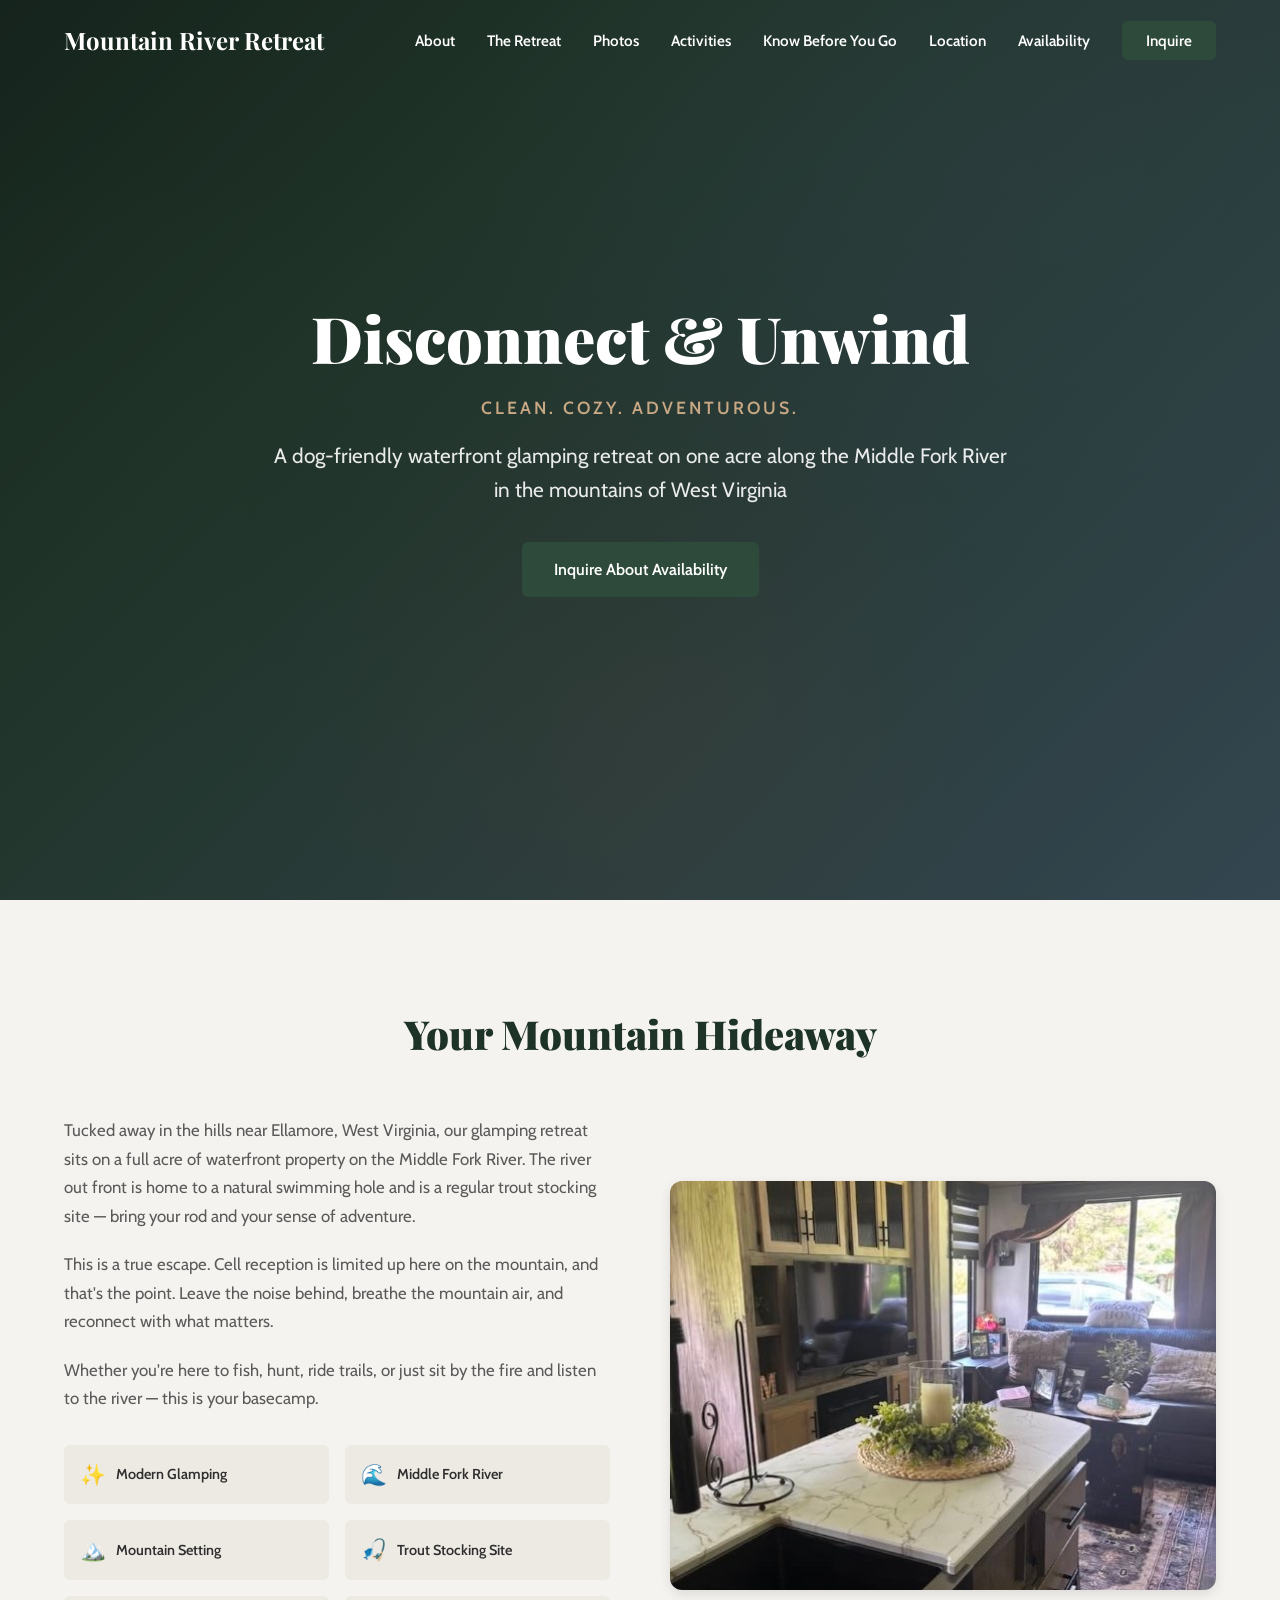
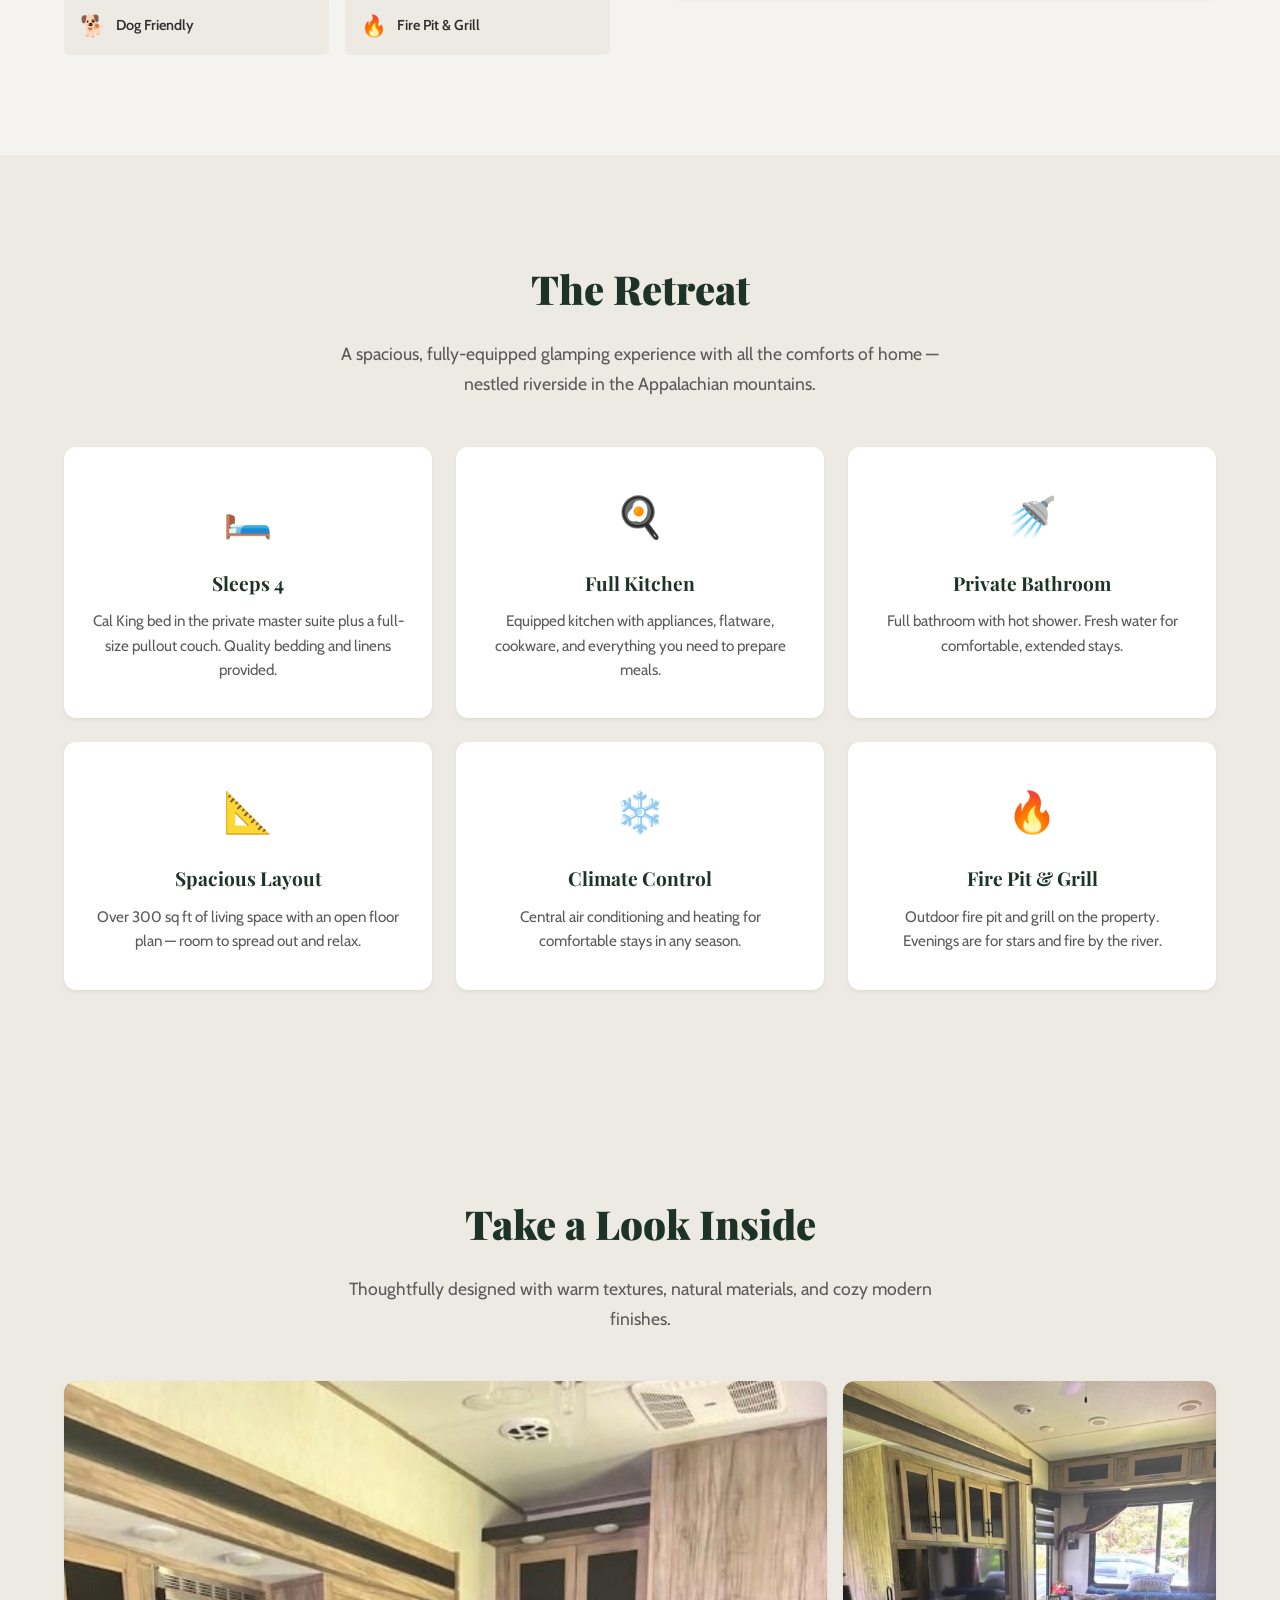
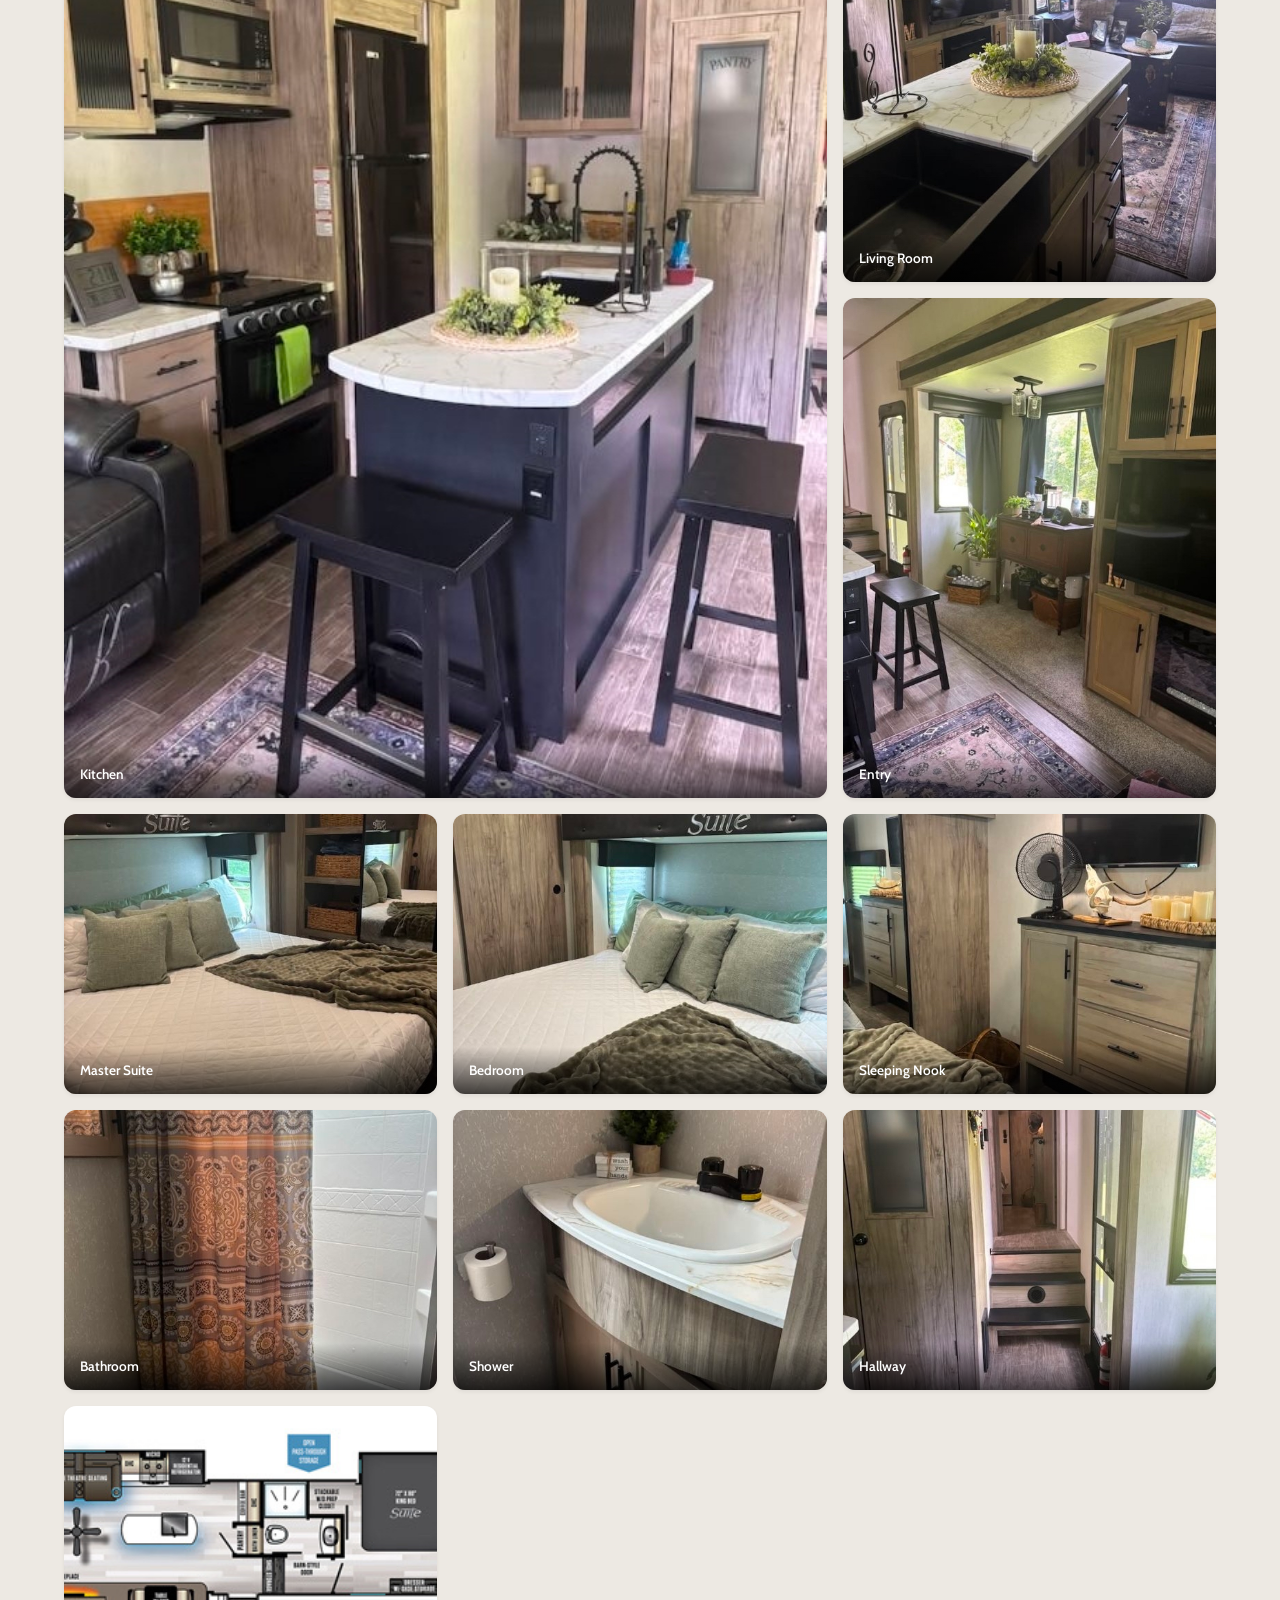
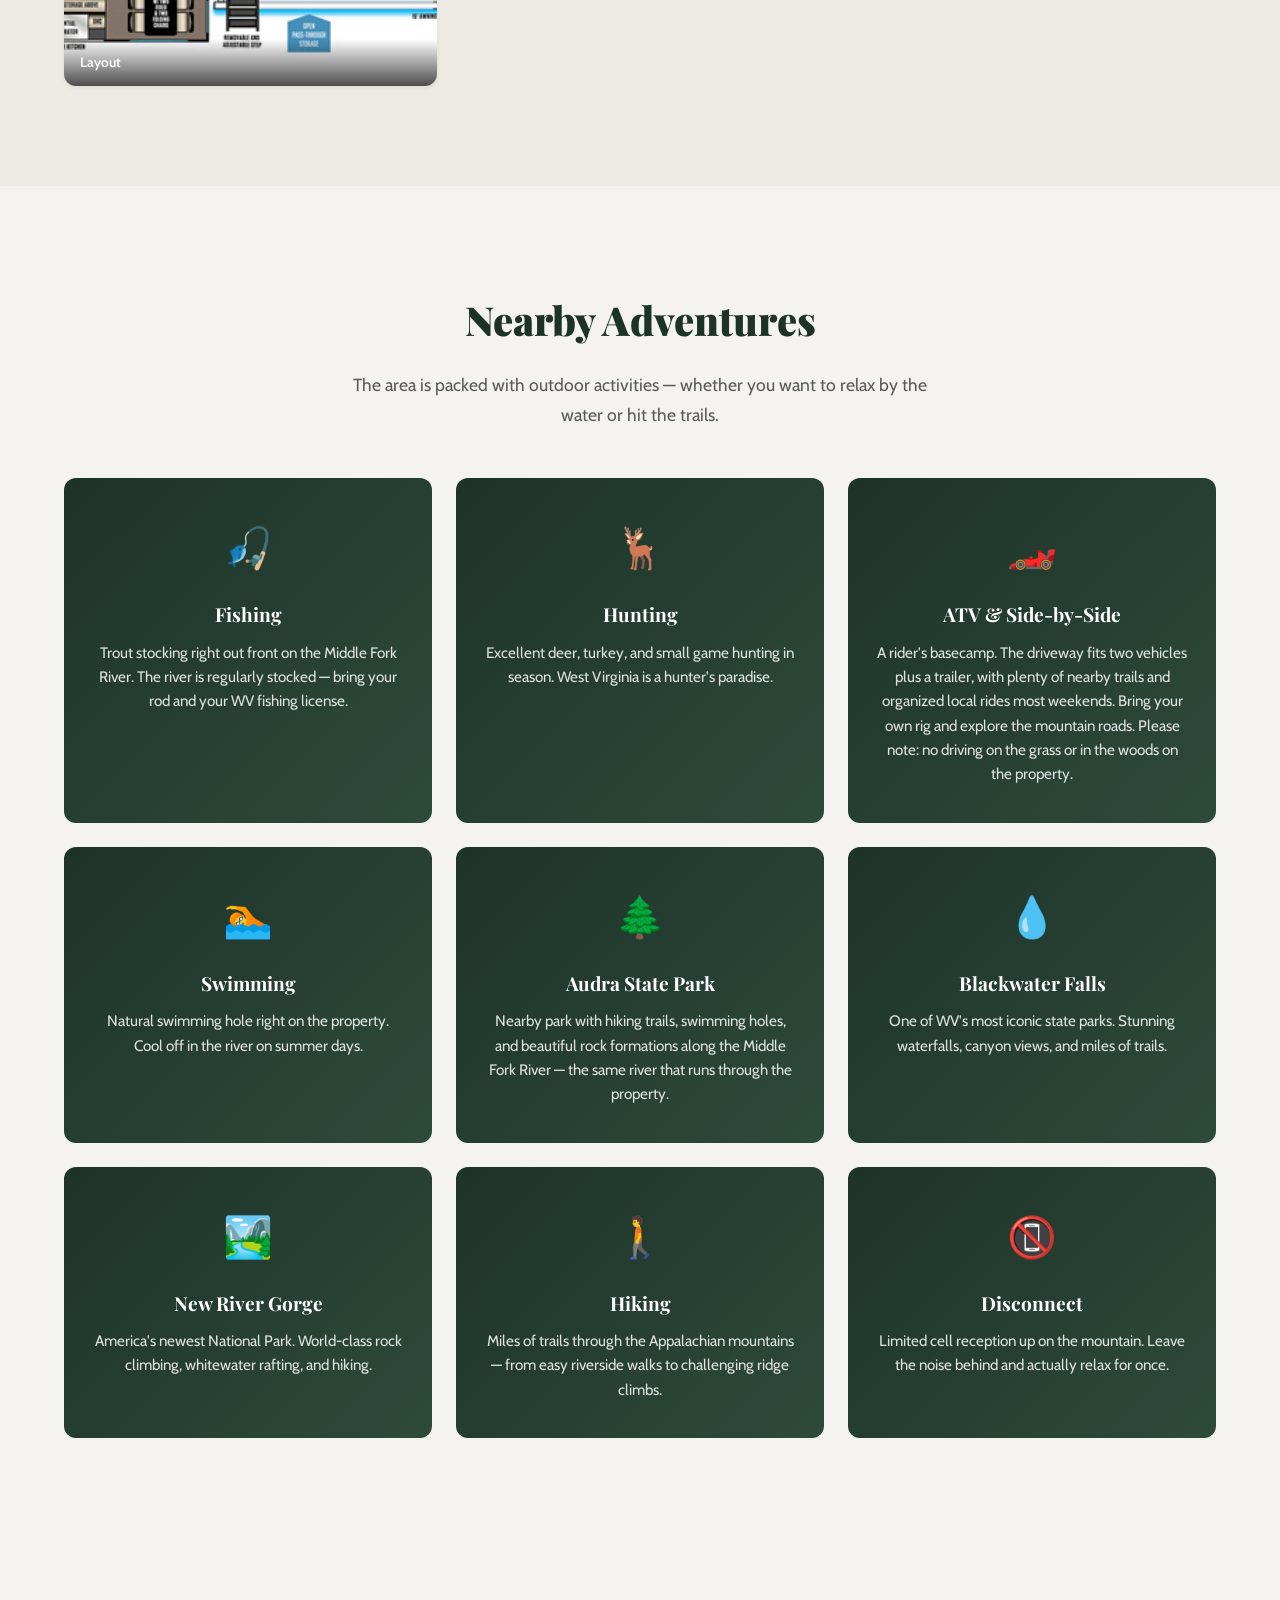
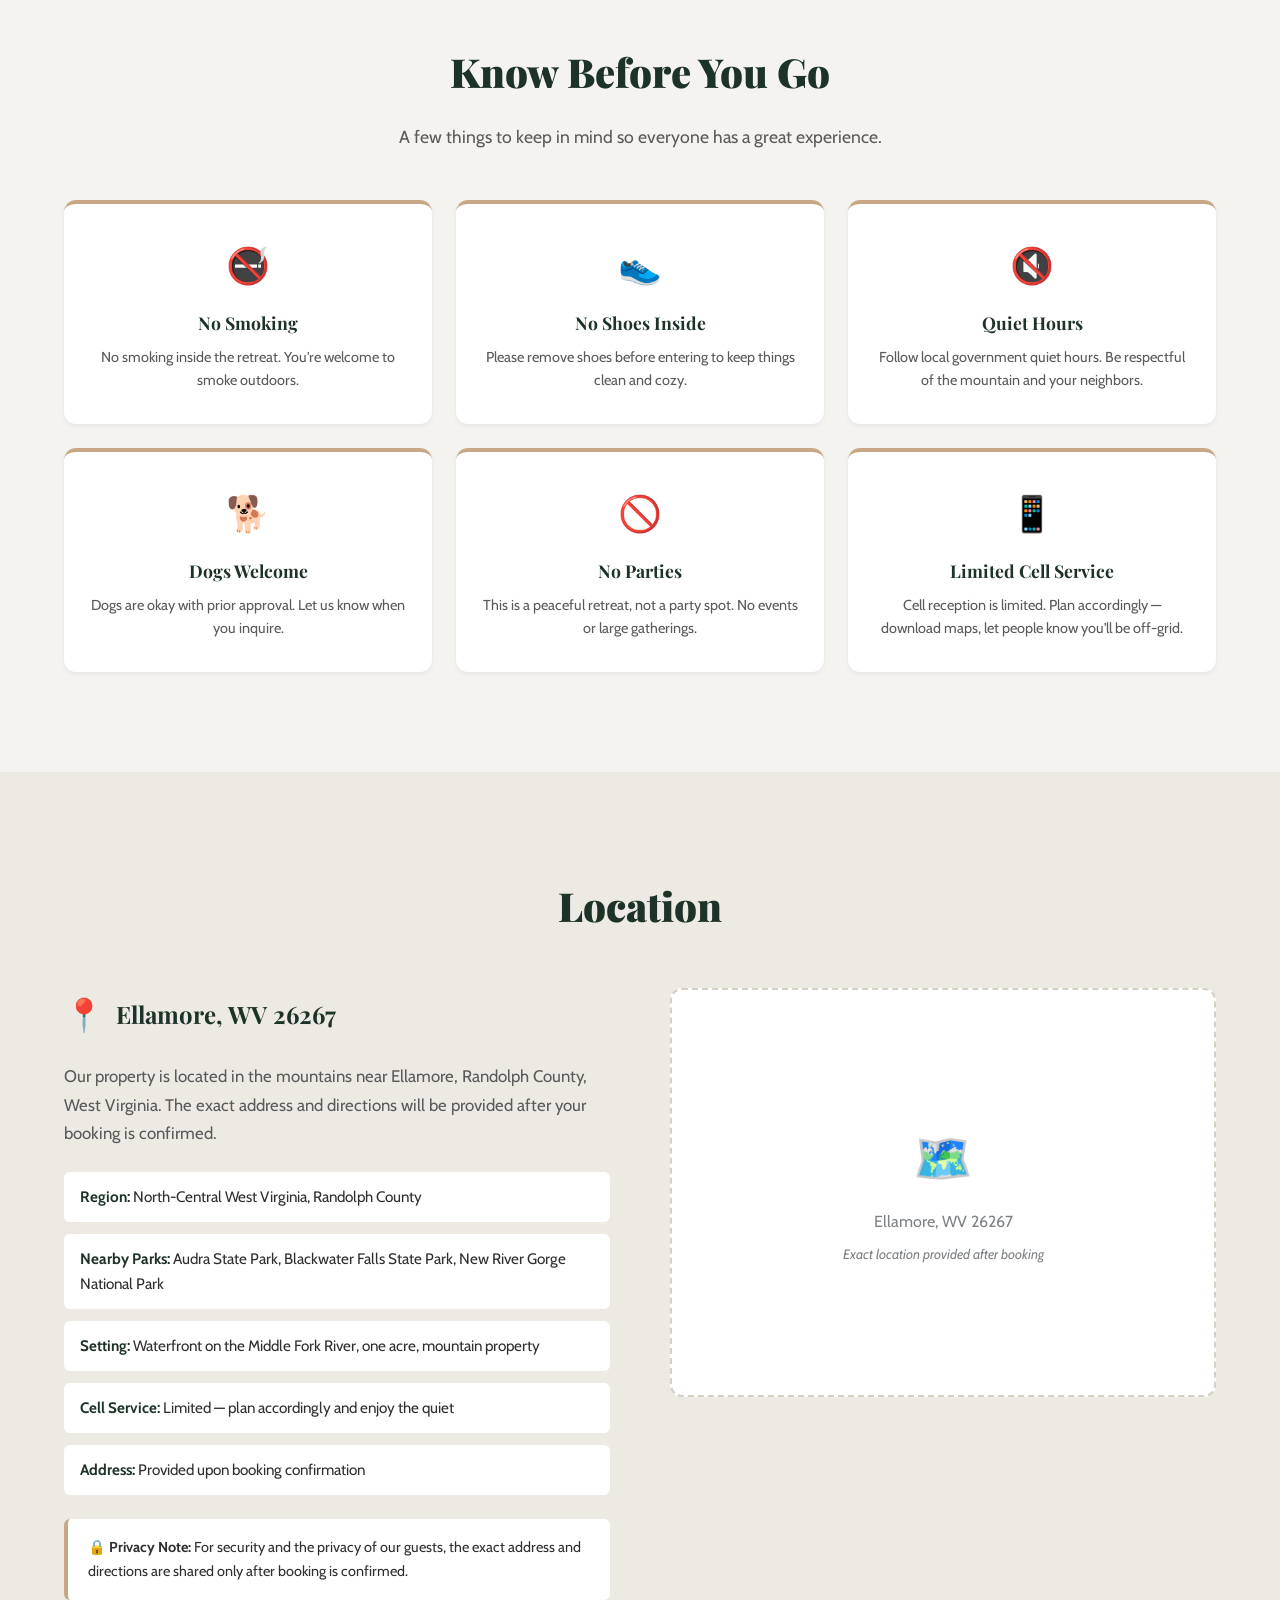
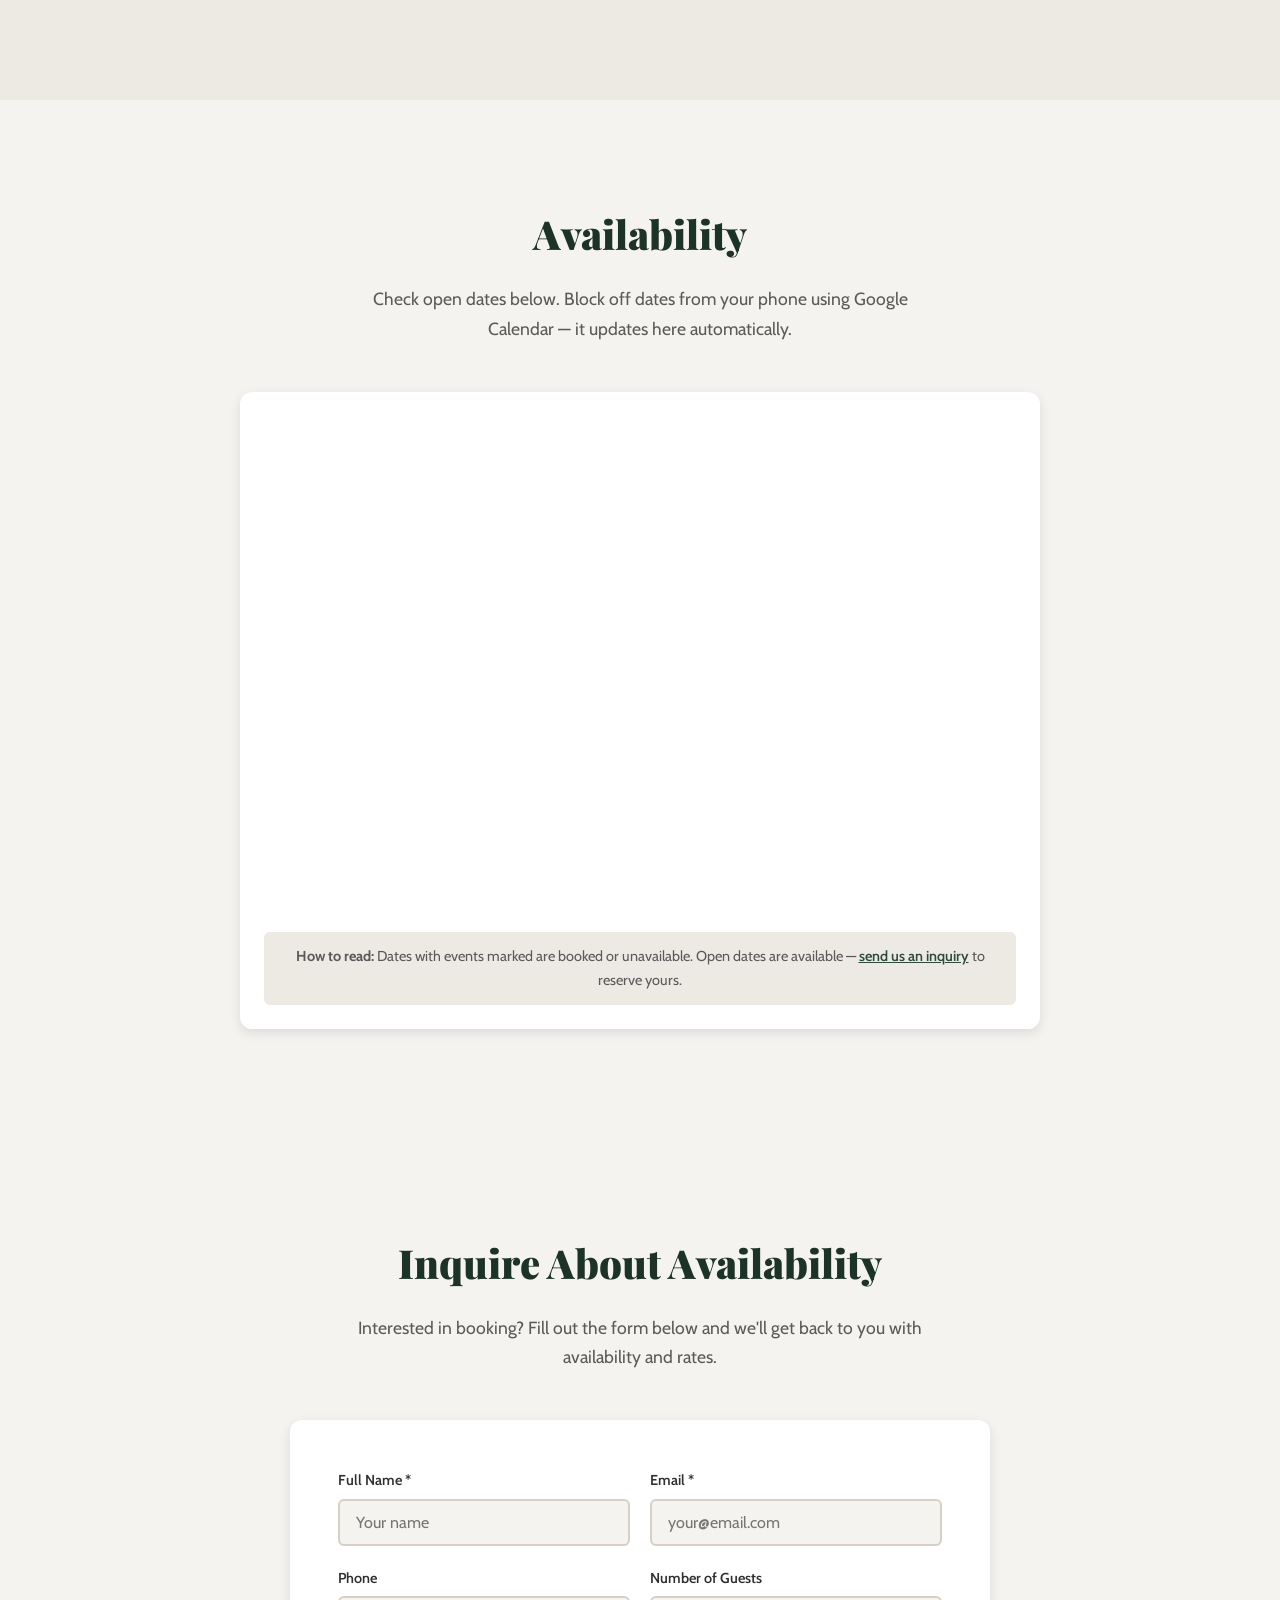
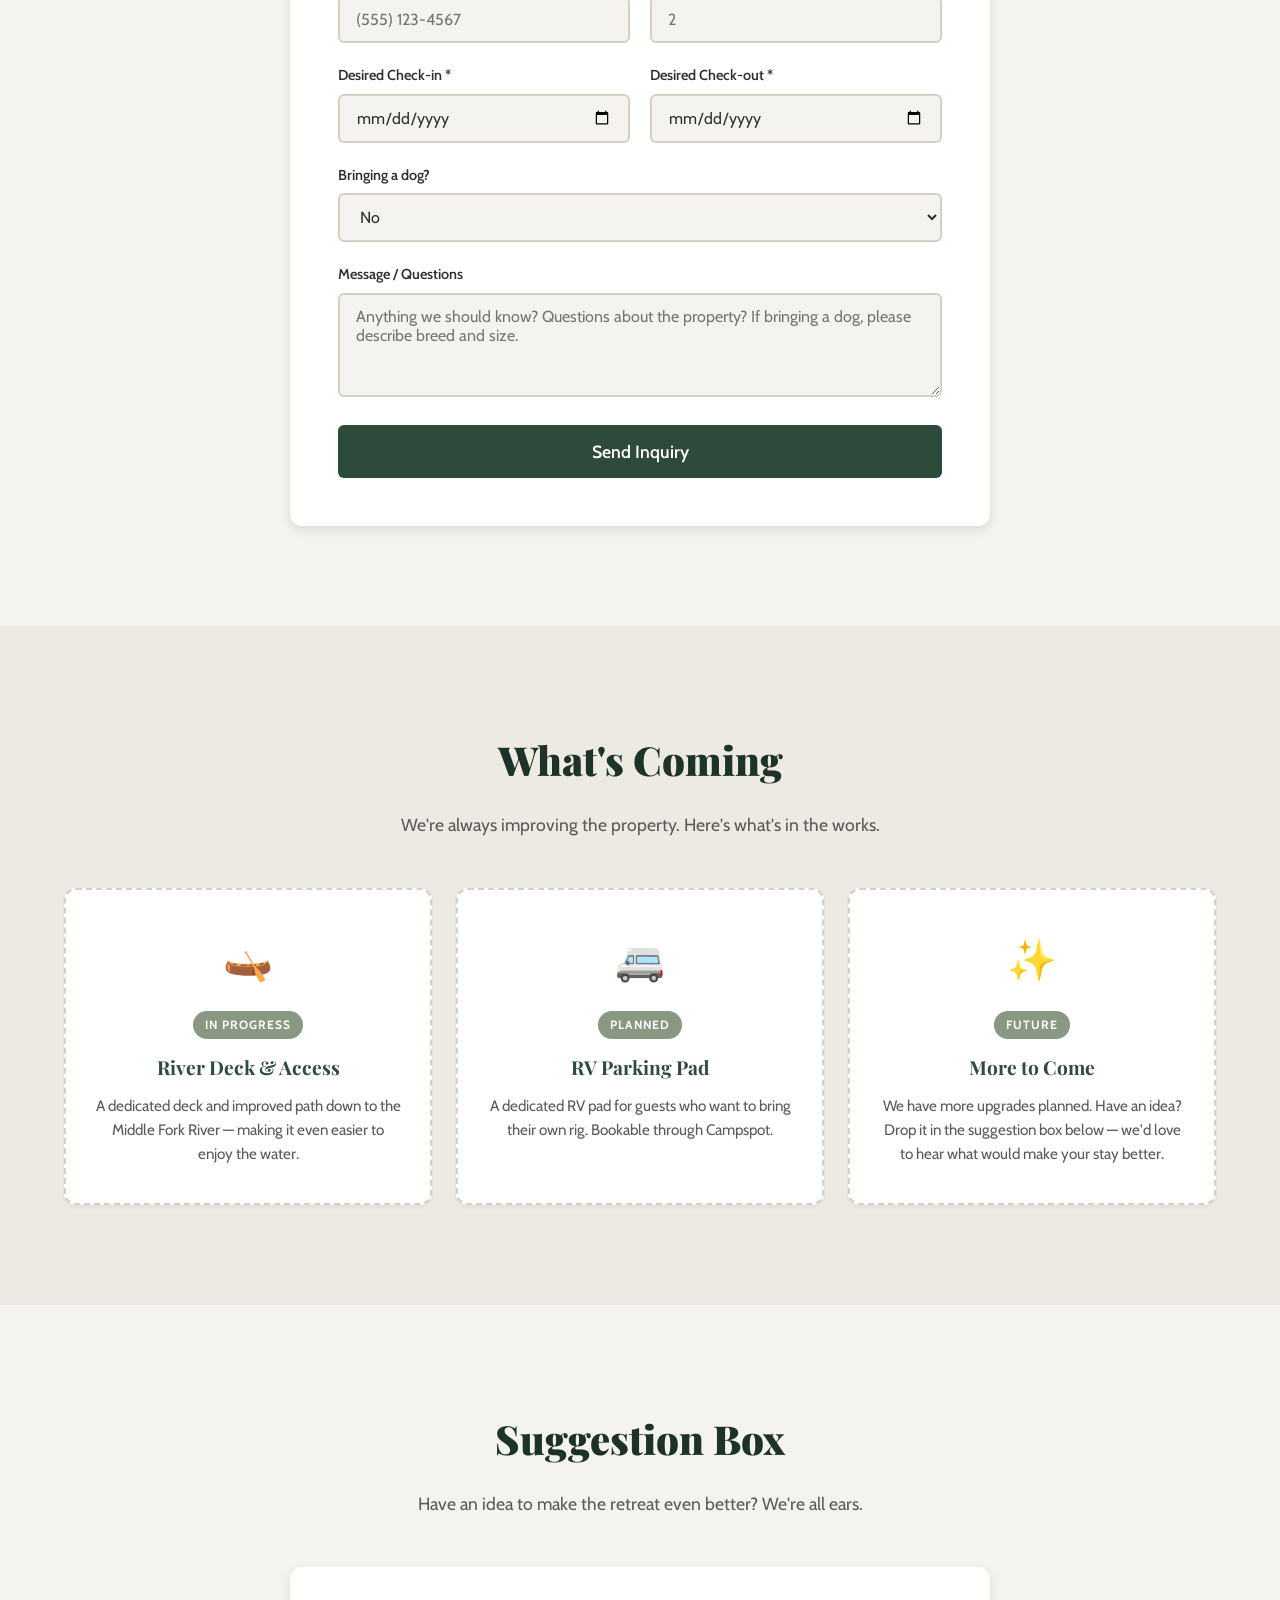
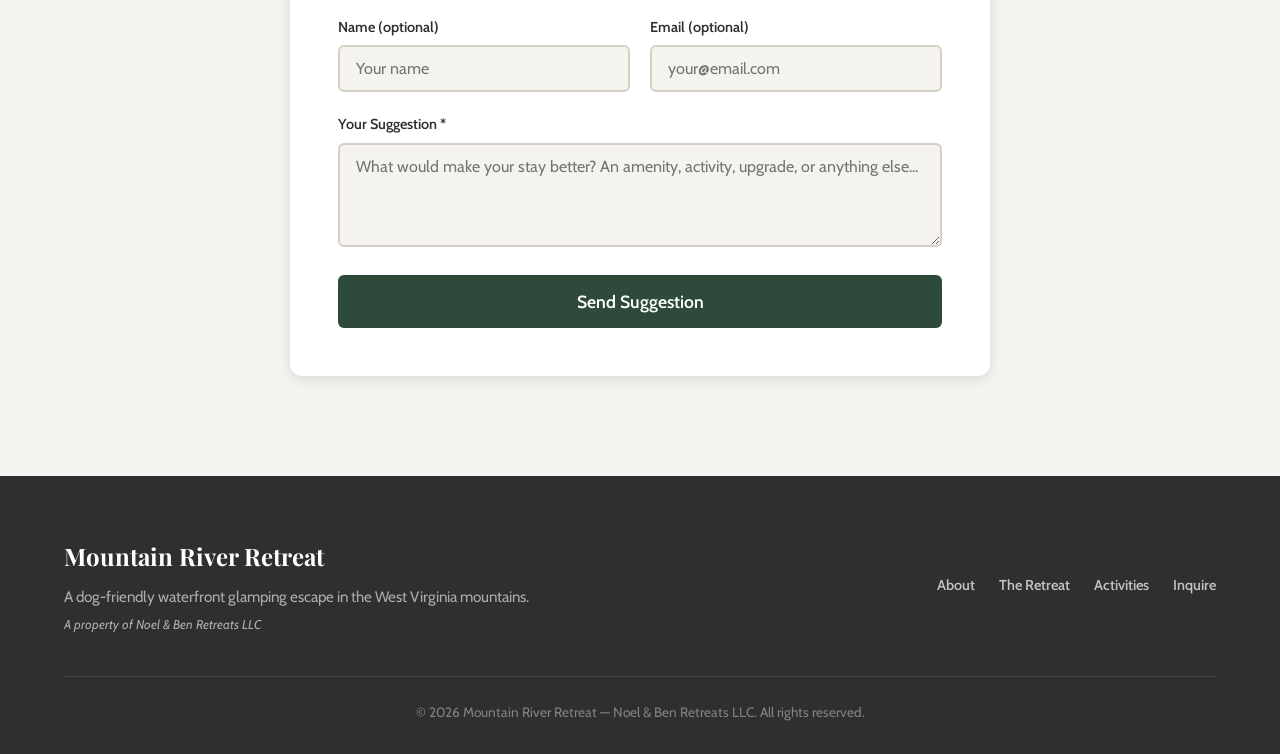
==== index.html @ e7b28c34 "Initial commit: Mountain River Retreat website" ====
<!DOCTYPE html>
<html lang="en">
<head>
    <meta charset="UTF-8">
    <meta name="viewport" content="width=device-width, initial-scale=1.0">
    <title>Mountain River Retreat | Dog Friendly Glamping - Ellamore, WV</title>
    <meta name="description" content="Clean. Cozy. Adventurous. A dog-friendly waterfront glamping retreat on the Middle Fork River in West Virginia. Near Audra State Park, Blackwater Falls, and New River Gorge.">
    <link rel="stylesheet" href="css/style.css">
    <link rel="preconnect" href="https://fonts.googleapis.com">
    <link rel="preconnect" href="https://fonts.gstatic.com" crossorigin>
    <link href="https://fonts.googleapis.com/css2?family=Cabin:wght@400;600;700&family=Playfair+Display:wght@700;900&display=swap" rel="stylesheet">
</head>
<body>
    <!-- Navigation -->
    <nav class="navbar" id="navbar">
        <div class="nav-container">
            <a href="#" class="nav-logo">Mountain River Retreat</a>
            <button class="nav-toggle" id="nav-toggle" aria-label="Toggle navigation">
                <span></span>
                <span></span>
                <span></span>
            </button>
            <ul class="nav-menu" id="nav-menu">
                <li><a href="#about">About</a></li>
                <li><a href="#retreat">The Retreat</a></li>
                <li><a href="#gallery">Photos</a></li>
                <li><a href="#activities">Activities</a></li>
                <li><a href="#rules">Know Before You Go</a></li>
                <li><a href="#location">Location</a></li>
                <li><a href="#availability">Availability</a></li>
                <li><a href="#booking" class="nav-cta">Inquire</a></li>
            </ul>
        </div>
    </nav>

    <!-- Hero Section -->
    <header class="hero" id="hero">
        <div class="hero-overlay"></div>
        <div class="hero-content">
            <h1>Disconnect &amp; Unwind</h1>
            <p class="hero-tagline">Clean. Cozy. Adventurous.</p>
            <p class="hero-subtitle">A dog-friendly waterfront glamping retreat on one acre along the Middle Fork River in the mountains of West Virginia</p>
            <a href="#booking" class="btn btn-primary">Inquire About Availability</a>
        </div>
    </header>

    <!-- About Section -->
    <section class="section about" id="about">
        <div class="container">
            <h2 class="section-title">Your Mountain Hideaway</h2>
            <div class="about-grid">
                <div class="about-text">
                    <p>Tucked away in the hills near Ellamore, West Virginia, our glamping retreat sits on a full acre of waterfront property on the Middle Fork River. The river out front is home to a natural swimming hole and is a regular trout stocking site — bring your rod and your sense of adventure.</p>
                    <p>This is a true escape. Cell reception is limited up here on the mountain, and that's the point. Leave the noise behind, breathe the mountain air, and reconnect with what matters.</p>
                    <p>Whether you're here to fish, hunt, ride trails, or just sit by the fire and listen to the river — this is your basecamp.</p>
                    <div class="about-highlights">
                        <div class="highlight">
                            <span class="highlight-icon">✨</span>
                            <span>Modern Glamping</span>
                        </div>
                        <div class="highlight">
                            <span class="highlight-icon">🌊</span>
                            <span>Middle Fork River</span>
                        </div>
                        <div class="highlight">
                            <span class="highlight-icon">🏔️</span>
                            <span>Mountain Setting</span>
                        </div>
                        <div class="highlight">
                            <span class="highlight-icon">🎣</span>
                            <span>Trout Stocking Site</span>
                        </div>
                        <div class="highlight">
                            <span class="highlight-icon">🐕</span>
                            <span>Dog Friendly</span>
                        </div>
                        <div class="highlight">
                            <span class="highlight-icon">🔥</span>
                            <span>Fire Pit &amp; Grill</span>
                        </div>
                    </div>
                </div>
                <div class="about-image">
                    <img src="images/living room view 1.jpg" alt="Cozy living area inside the retreat" class="about-photo">
                </div>
            </div>
        </div>
    </section>

    <!-- Retreat Details Section -->
    <section class="section features" id="retreat">
        <div class="container">
            <h2 class="section-title">The Retreat</h2>
            <p class="section-subtitle">A spacious, fully-equipped glamping experience with all the comforts of home — nestled riverside in the Appalachian mountains.</p>
            <div class="features-grid">
                <div class="feature-card">
                    <div class="feature-icon">🛏️</div>
                    <h3>Sleeps 4</h3>
                    <p>Cal King bed in the private master suite plus a full-size pullout couch. Quality bedding and linens provided.</p>
                </div>
                <div class="feature-card">
                    <div class="feature-icon">🍳</div>
                    <h3>Full Kitchen</h3>
                    <p>Equipped kitchen with appliances, flatware, cookware, and everything you need to prepare meals.</p>
                </div>
                <div class="feature-card">
                    <div class="feature-icon">🚿</div>
                    <h3>Private Bathroom</h3>
                    <p>Full bathroom with hot shower. Fresh water for comfortable, extended stays.</p>
                </div>
                <div class="feature-card">
                    <div class="feature-icon">📐</div>
                    <h3>Spacious Layout</h3>
                    <p>Over 300 sq ft of living space with an open floor plan — room to spread out and relax.</p>
                </div>
                <div class="feature-card">
                    <div class="feature-icon">❄️</div>
                    <h3>Climate Control</h3>
                    <p>Central air conditioning and heating for comfortable stays in any season.</p>
                </div>
                <div class="feature-card">
                    <div class="feature-icon">🔥</div>
                    <h3>Fire Pit &amp; Grill</h3>
                    <p>Outdoor fire pit and grill on the property. Evenings are for stars and fire by the river.</p>
                </div>
            </div>
        </div>
    </section>

    <!-- Photo Gallery Section -->
    <section class="section gallery" id="gallery">
        <div class="container">
            <h2 class="section-title">Take a Look Inside</h2>
            <p class="section-subtitle">Thoughtfully designed with warm textures, natural materials, and cozy modern finishes.</p>
            <div class="gallery-grid">
                <div class="gallery-item gallery-item-large">
                    <img src="images/kitchen view.jpg" alt="Full kitchen with modern finishes and counter space" loading="lazy">
                    <span class="gallery-caption">Kitchen</span>
                </div>
                <div class="gallery-item">
                    <img src="images/living room view 1.jpg" alt="Living room with cozy furnishings" loading="lazy">
                    <span class="gallery-caption">Living Room</span>
                </div>
                <div class="gallery-item">
                    <img src="images/entry view .jpg" alt="Entry and adventure station" loading="lazy">
                    <span class="gallery-caption">Entry</span>
                </div>
                <div class="gallery-item">
                    <img src="images/bed view 1.jpg" alt="Master suite with quality bedding" loading="lazy">
                    <span class="gallery-caption">Master Suite</span>
                </div>
                <div class="gallery-item">
                    <img src="images/bed view 2.jpg" alt="Bedroom with mountain-inspired decor" loading="lazy">
                    <span class="gallery-caption">Bedroom</span>
                </div>
                <div class="gallery-item">
                    <img src="images/bedroom 3.jpg" alt="Additional sleeping area" loading="lazy">
                    <span class="gallery-caption">Sleeping Nook</span>
                </div>
                <div class="gallery-item">
                    <img src="images/bathroom 1.jpg" alt="Private bathroom with modern fixtures" loading="lazy">
                    <span class="gallery-caption">Bathroom</span>
                </div>
                <div class="gallery-item">
                    <img src="images/bathroom 2.jpg" alt="Walk-in shower" loading="lazy">
                    <span class="gallery-caption">Shower</span>
                </div>
                <div class="gallery-item">
                    <img src="images/hall way.jpg" alt="Interior hallway" loading="lazy">
                    <span class="gallery-caption">Hallway</span>
                </div>
                <div class="gallery-item">
                    <img src="images/layout.jpg" alt="Floor plan layout" loading="lazy">
                    <span class="gallery-caption">Layout</span>
                </div>
            </div>
        </div>
    </section>

    <!-- Activities Section -->
    <section class="section activities" id="activities">
        <div class="container">
            <h2 class="section-title">Nearby Adventures</h2>
            <p class="section-subtitle">The area is packed with outdoor activities — whether you want to relax by the water or hit the trails.</p>
            <div class="activities-grid">
                <div class="activity-card">
                    <div class="activity-icon">🎣</div>
                    <h3>Fishing</h3>
                    <p>Trout stocking right out front on the Middle Fork River. The river is regularly stocked — bring your rod and your WV fishing license.</p>
                </div>
                <div class="activity-card">
                    <div class="activity-icon">🦌</div>
                    <h3>Hunting</h3>
                    <p>Excellent deer, turkey, and small game hunting in season. West Virginia is a hunter's paradise.</p>
                </div>
                <div class="activity-card">
                    <div class="activity-icon">🏎️</div>
                    <h3>ATV &amp; Side-by-Side</h3>
                    <p>A rider's basecamp. The driveway fits two vehicles plus a trailer, with plenty of nearby trails and organized local rides most weekends. Bring your own rig and explore the mountain roads. Please note: no driving on the grass or in the woods on the property.</p>
                </div>
                <div class="activity-card">
                    <div class="activity-icon">🏊</div>
                    <h3>Swimming</h3>
                    <p>Natural swimming hole right on the property. Cool off in the river on summer days.</p>
                </div>
                <div class="activity-card">
                    <div class="activity-icon">🌲</div>
                    <h3>Audra State Park</h3>
                    <p>Nearby park with hiking trails, swimming holes, and beautiful rock formations along the Middle Fork River — the same river that runs through the property.</p>
                </div>
                <div class="activity-card">
                    <div class="activity-icon">💧</div>
                    <h3>Blackwater Falls</h3>
                    <p>One of WV's most iconic state parks. Stunning waterfalls, canyon views, and miles of trails.</p>
                </div>
                <div class="activity-card">
                    <div class="activity-icon">🏞️</div>
                    <h3>New River Gorge</h3>
                    <p>America's newest National Park. World-class rock climbing, whitewater rafting, and hiking.</p>
                </div>
                <div class="activity-card">
                    <div class="activity-icon">🚶</div>
                    <h3>Hiking</h3>
                    <p>Miles of trails through the Appalachian mountains — from easy riverside walks to challenging ridge climbs.</p>
                </div>
                <div class="activity-card">
                    <div class="activity-icon">📵</div>
                    <h3>Disconnect</h3>
                    <p>Limited cell reception up on the mountain. Leave the noise behind and actually relax for once.</p>
                </div>
            </div>
        </div>
    </section>

    <!-- Rules Section -->
    <section class="section rules" id="rules">
        <div class="container">
            <h2 class="section-title">Know Before You Go</h2>
            <p class="section-subtitle">A few things to keep in mind so everyone has a great experience.</p>
            <div class="rules-grid">
                <div class="rule-card">
                    <div class="rule-icon">🚭</div>
                    <h3>No Smoking</h3>
                    <p>No smoking inside the retreat. You're welcome to smoke outdoors.</p>
                </div>
                <div class="rule-card">
                    <div class="rule-icon">👟</div>
                    <h3>No Shoes Inside</h3>
                    <p>Please remove shoes before entering to keep things clean and cozy.</p>
                </div>
                <div class="rule-card">
                    <div class="rule-icon">🔇</div>
                    <h3>Quiet Hours</h3>
                    <p>Follow local government quiet hours. Be respectful of the mountain and your neighbors.</p>
                </div>
                <div class="rule-card">
                    <div class="rule-icon">🐕</div>
                    <h3>Dogs Welcome</h3>
                    <p>Dogs are okay with prior approval. Let us know when you inquire.</p>
                </div>
                <div class="rule-card">
                    <div class="rule-icon">🚫</div>
                    <h3>No Parties</h3>
                    <p>This is a peaceful retreat, not a party spot. No events or large gatherings.</p>
                </div>
                <div class="rule-card">
                    <div class="rule-icon">📱</div>
                    <h3>Limited Cell Service</h3>
                    <p>Cell reception is limited. Plan accordingly — download maps, let people know you'll be off-grid.</p>
                </div>
            </div>
        </div>
    </section>

    <!-- Location Section -->
    <section class="section location" id="location">
        <div class="container">
            <h2 class="section-title">Location</h2>
            <div class="location-content">
                <div class="location-info">
                    <div class="location-badge">
                        <span class="location-pin">📍</span>
                        <h3>Ellamore, WV 26267</h3>
                    </div>
                    <p>Our property is located in the mountains near Ellamore, Randolph County, West Virginia. The exact address and directions will be provided after your booking is confirmed.</p>
                    <div class="location-details">
                        <div class="location-detail">
                            <strong>Region:</strong> North-Central West Virginia, Randolph County
                        </div>
                        <div class="location-detail">
                            <strong>Nearby Parks:</strong> Audra State Park, Blackwater Falls State Park, New River Gorge National Park
                        </div>
                        <div class="location-detail">
                            <strong>Setting:</strong> Waterfront on the Middle Fork River, one acre, mountain property
                        </div>
                        <div class="location-detail">
                            <strong>Cell Service:</strong> Limited — plan accordingly and enjoy the quiet
                        </div>
                        <div class="location-detail">
                            <strong>Address:</strong> Provided upon booking confirmation
                        </div>
                    </div>
                    <div class="location-note">
                        <p><strong>🔒 Privacy Note:</strong> For security and the privacy of our guests, the exact address and directions are shared only after booking is confirmed.</p>
                    </div>
                </div>
                <div class="location-map">
                    <div class="map-placeholder">
                        <span>🗺️</span>
                        <p>Ellamore, WV 26267</p>
                        <p class="map-note">Exact location provided after booking</p>
                    </div>
                </div>
            </div>
        </div>
    </section>

    <!-- Availability Calendar Section -->
    <section class="section availability" id="availability">
        <div class="container">
            <h2 class="section-title">Availability</h2>
            <p class="section-subtitle">Check open dates below. Block off dates from your phone using Google Calendar — it updates here automatically.</p>
            <div class="calendar-container">
                <div class="calendar-embed">
                    <iframe src="https://calendar.google.com/calendar/embed?src=fba108cef069fe15a316ea5b8a26e37704be94cbc7fcc3ceece7bf50c7988bf9%40group.calendar.google.com&ctz=America%2FNew_York&mode=MONTH&showTitle=0&showNav=1&showDate=1&showPrint=0&showTabs=0&showCalendars=0&showTz=0&color=%232E4A3B" style="border: 0" width="100%" height="500" frameborder="0" scrolling="no" title="Availability Calendar"></iframe>
                </div>
                <div class="calendar-note">
                    <p><strong>How to read:</strong> Dates with events marked are booked or unavailable. Open dates are available — <a href="#booking">send us an inquiry</a> to reserve yours.</p>
                </div>
            </div>
        </div>
    </section>

    <!-- Booking Section -->
    <section class="section booking" id="booking">
        <div class="container">
            <h2 class="section-title">Inquire About Availability</h2>
            <p class="section-subtitle">Interested in booking? Fill out the form below and we'll get back to you with availability and rates.</p>
            <div class="booking-form-container">
                <form id="booking-form" class="booking-form" action="https://formspree.io/f/xnjerdgk" method="POST">
                    <div class="form-row">
                        <div class="form-group">
                            <label for="name">Full Name *</label>
                            <input type="text" id="name" name="name" required placeholder="Your name">
                        </div>
                        <div class="form-group">
                            <label for="email">Email *</label>
                            <input type="email" id="email" name="email" required placeholder="your@email.com">
                        </div>
                    </div>
                    <div class="form-row">
                        <div class="form-group">
                            <label for="phone">Phone</label>
                            <input type="tel" id="phone" name="phone" placeholder="(555) 123-4567">
                        </div>
                        <div class="form-group">
                            <label for="guests">Number of Guests</label>
                            <input type="number" id="guests" name="guests" min="1" max="4" placeholder="2">
                        </div>
                    </div>
                    <div class="form-row">
                        <div class="form-group">
                            <label for="checkin">Desired Check-in *</label>
                            <input type="date" id="checkin" name="checkin" required>
                        </div>
                        <div class="form-group">
                            <label for="checkout">Desired Check-out *</label>
                            <input type="date" id="checkout" name="checkout" required>
                        </div>
                    </div>
                    <div class="form-group full-width">
                        <label for="dogs">Bringing a dog?</label>
                        <select id="dogs" name="dogs">
                            <option value="no">No</option>
                            <option value="yes">Yes — please describe breed/size in message below</option>
                        </select>
                    </div>
                    <div class="form-group full-width">
                        <label for="message">Message / Questions</label>
                        <textarea id="message" name="message" rows="4" placeholder="Anything we should know? Questions about the property? If bringing a dog, please describe breed and size."></textarea>
                    </div>
                    <button type="submit" class="btn btn-primary btn-submit">Send Inquiry</button>
                </form>
                <div id="form-success" class="form-success hidden">
                    <div class="success-icon">✅</div>
                    <h3>Inquiry Sent!</h3>
                    <p>Thanks for your interest! We'll get back to you within 24 hours with availability, rates, and the property details including exact address and directions.</p>
                </div>
            </div>
        </div>
    </section>

    <!-- Coming Soon Section -->
    <section class="section coming-soon" id="coming-soon">
        <div class="container">
            <h2 class="section-title">What's Coming</h2>
            <p class="section-subtitle">We're always improving the property. Here's what's in the works.</p>
            <div class="coming-soon-grid">
                <div class="coming-soon-card">
                    <div class="coming-soon-icon">🛶</div>
                    <div class="coming-soon-badge">In Progress</div>
                    <h3>River Deck &amp; Access</h3>
                    <p>A dedicated deck and improved path down to the Middle Fork River — making it even easier to enjoy the water.</p>
                </div>
                <div class="coming-soon-card">
                    <div class="coming-soon-icon">🚐</div>
                    <div class="coming-soon-badge">Planned</div>
                    <h3>RV Parking Pad</h3>
                    <p>A dedicated RV pad for guests who want to bring their own rig. Bookable through Campspot.</p>
                </div>
                <div class="coming-soon-card">
                    <div class="coming-soon-icon">✨</div>
                    <div class="coming-soon-badge">Future</div>
                    <h3>More to Come</h3>
                    <p>We have more upgrades planned. Have an idea? Drop it in the suggestion box below — we'd love to hear what would make your stay better.</p>
                </div>
            </div>
        </div>
    </section>

    <!-- Suggestion Box Section -->
    <section class="section suggestion-box" id="suggestions">
        <div class="container">
            <h2 class="section-title">Suggestion Box</h2>
            <p class="section-subtitle">Have an idea to make the retreat even better? We're all ears.</p>
            <div class="booking-form-container">
                <form id="suggestion-form" class="booking-form" action="https://formspree.io/f/xnjerdgk" method="POST">
                    <input type="hidden" name="_subject" value="Suggestion Box">
                    <div class="form-row">
                        <div class="form-group">
                            <label for="suggest-name">Name (optional)</label>
                            <input type="text" id="suggest-name" name="name" placeholder="Your name">
                        </div>
                        <div class="form-group">
                            <label for="suggest-email">Email (optional)</label>
                            <input type="email" id="suggest-email" name="email" placeholder="your@email.com">
                        </div>
                    </div>
                    <div class="form-group full-width">
                        <label for="suggestion">Your Suggestion *</label>
                        <textarea id="suggestion" name="suggestion" rows="4" required placeholder="What would make your stay better? An amenity, activity, upgrade, or anything else..."></textarea>
                    </div>
                    <button type="submit" class="btn btn-primary btn-submit">Send Suggestion</button>
                </form>
                <div id="suggestion-success" class="form-success hidden">
                    <div class="success-icon">💡</div>
                    <h3>Thanks for the idea!</h3>
                    <p>We read every suggestion and seriously consider all of them. You're helping us make this place better.</p>
                </div>
            </div>
        </div>
    </section>

    <!-- Footer -->
    <footer class="footer">
        <div class="container">
            <div class="footer-content">
                <div class="footer-brand">
                    <h3>Mountain River Retreat</h3>
                    <p>A dog-friendly waterfront glamping escape in the West Virginia mountains.</p>
                    <p class="footer-llc">A property of Noel &amp; Ben Retreats LLC</p>
                </div>
                <div class="footer-links">
                    <a href="#about">About</a>
                    <a href="#retreat">The Retreat</a>
                    <a href="#activities">Activities</a>
                    <a href="#booking">Inquire</a>
                </div>
            </div>
            <div class="footer-bottom">
                <p>&copy; 2026 Mountain River Retreat — Noel &amp; Ben Retreats LLC. All rights reserved.</p>
            </div>
        </div>
    </footer>

    <script src="js/main.js"></script>
</body>
</html>
---- css/style.css ----
/* ===== CSS Variables ===== */
:root {
    --color-warm-white: #F5F3EF;
    --color-taupe: #D6D0C4;
    --color-sage: #8A9782;
    --color-river-blue: #4A6472;
    --color-charcoal: #2F2F2F;
    --color-warm-wood: #C8A884;
    --color-forest-green: #2E4A3B;
    --color-stone-gray: #7D8286;
    --color-rust: #A35A3A;
    --color-primary: var(--color-forest-green);
    --color-primary-light: var(--color-sage);
    --color-primary-dark: #1E3328;
    --color-secondary: var(--color-rust);
    --color-secondary-light: #C06E4A;
    --color-accent: var(--color-river-blue);
    --color-bg: var(--color-warm-white);
    --color-bg-alt: #EDE9E3;
    --color-bg-dark: var(--color-charcoal);
    --color-text: var(--color-charcoal);
    --color-text-light: #5A5A5A;
    --color-text-muted: var(--color-stone-gray);
    --color-white: #ffffff;
    --color-border: var(--color-taupe);
    --font-heading: 'Playfair Display', Georgia, serif;
    --font-body: 'Cabin', -apple-system, BlinkMacSystemFont, sans-serif;
    --shadow-sm: 0 2px 4px rgba(0, 0, 0, 0.06);
    --shadow-md: 0 4px 12px rgba(0, 0, 0, 0.1);
    --shadow-lg: 0 8px 24px rgba(0, 0, 0, 0.14);
    --radius-sm: 6px;
    --radius-md: 12px;
    --radius-lg: 20px;
    --transition: 0.3s ease;
}

/* ===== Reset & Base ===== */
*,
*::before,
*::after {
    margin: 0;
    padding: 0;
    box-sizing: border-box;
}

html {
    scroll-behavior: smooth;
    scroll-padding-top: 80px;
}

body {
    font-family: var(--font-body);
    font-size: 16px;
    line-height: 1.7;
    color: var(--color-text);
    background-color: var(--color-bg);
}

img {
    max-width: 100%;
    height: auto;
    display: block;
}

a {
    text-decoration: none;
    color: inherit;
    transition: color var(--transition);
}

/* ===== Utility Classes ===== */
.container {
    max-width: 1200px;
    margin: 0 auto;
    padding: 0 24px;
}

.section {
    padding: 100px 0;
}

.section-title {
    font-family: var(--font-heading);
    font-size: 2.5rem;
    font-weight: 900;
    color: var(--color-primary-dark);
    text-align: center;
    margin-bottom: 16px;
}

.section-subtitle {
    text-align: center;
    color: var(--color-text-light);
    font-size: 1.1rem;
    max-width: 600px;
    margin: 0 auto 48px;
}

.hidden {
    display: none !important;
}

/* ===== Buttons ===== */
.btn {
    display: inline-block;
    padding: 14px 32px;
    font-family: var(--font-body);
    font-size: 1rem;
    font-weight: 600;
    border-radius: var(--radius-sm);
    border: none;
    cursor: pointer;
    transition: all var(--transition);
    text-align: center;
}

.btn-primary {
    background-color: var(--color-primary);
    color: var(--color-white);
}

.btn-primary:hover {
    background-color: var(--color-primary-light);
    transform: translateY(-2px);
    box-shadow: var(--shadow-md);
}

/* ===== Navigation ===== */
.navbar {
    position: fixed;
    top: 0;
    left: 0;
    right: 0;
    z-index: 1000;
    background-color: transparent;
    transition: all var(--transition);
    padding: 20px 0;
}

.navbar.scrolled {
    background-color: var(--color-white);
    box-shadow: var(--shadow-sm);
    padding: 12px 0;
}

.nav-container {
    max-width: 1200px;
    margin: 0 auto;
    padding: 0 24px;
    display: flex;
    align-items: center;
    justify-content: space-between;
}

.nav-logo {
    font-family: var(--font-heading);
    font-size: 1.5rem;
    font-weight: 700;
    color: var(--color-white);
    transition: color var(--transition);
}

.navbar.scrolled .nav-logo {
    color: var(--color-primary-dark);
}

.nav-menu {
    display: flex;
    list-style: none;
    gap: 32px;
    align-items: center;
}

.nav-menu a {
    font-weight: 600;
    font-size: 0.95rem;
    color: var(--color-white);
    transition: color var(--transition);
}

.navbar.scrolled .nav-menu a {
    color: var(--color-text);
}

.navbar.scrolled .nav-menu a:hover {
    color: var(--color-primary);
}

.nav-menu a:hover {
    color: var(--color-secondary-light);
}

.nav-cta {
    background-color: var(--color-primary);
    color: var(--color-white) !important;
    padding: 10px 24px;
    border-radius: var(--radius-sm);
}

.nav-cta:hover {
    background-color: var(--color-primary-light) !important;
    color: var(--color-white) !important;
}

.nav-toggle {
    display: none;
    flex-direction: column;
    gap: 5px;
    background: none;
    border: none;
    cursor: pointer;
    padding: 4px;
}

.nav-toggle span {
    width: 25px;
    height: 3px;
    background-color: var(--color-white);
    border-radius: 2px;
    transition: all var(--transition);
}

.navbar.scrolled .nav-toggle span {
    background-color: var(--color-text);
}

/* ===== Hero Section ===== */
.hero {
    position: relative;
    min-height: 100vh;
    display: flex;
    align-items: center;
    justify-content: center;
    background: linear-gradient(135deg, #1E3328 0%, #2E4A3B 30%, #4A6472 100%);
    overflow: hidden;
}

.hero::before {
    content: '';
    position: absolute;
    top: 0;
    left: 0;
    right: 0;
    bottom: 0;
    background:
        radial-gradient(ellipse at 20% 50%, rgba(46, 74, 59, 0.3) 0%, transparent 50%),
        radial-gradient(ellipse at 80% 20%, rgba(74, 100, 114, 0.2) 0%, transparent 40%),
        radial-gradient(ellipse at 50% 80%, rgba(163, 90, 58, 0.1) 0%, transparent 40%);
}

.hero-overlay {
    position: absolute;
    top: 0;
    left: 0;
    right: 0;
    bottom: 0;
    background: rgba(0, 0, 0, 0.3);
}

.hero-content {
    position: relative;
    z-index: 2;
    text-align: center;
    padding: 0 24px;
    max-width: 800px;
}

.hero h1 {
    font-family: var(--font-heading);
    font-size: 4rem;
    font-weight: 900;
    color: var(--color-white);
    margin-bottom: 20px;
    line-height: 1.1;
}

.hero-subtitle {
    font-size: 1.3rem;
    color: rgba(255, 255, 255, 0.9);
    margin-bottom: 36px;
    line-height: 1.6;
}

.hero-tagline {
    font-family: var(--font-body);
    font-size: 1.1rem;
    font-weight: 600;
    letter-spacing: 3px;
    text-transform: uppercase;
    color: var(--color-warm-wood);
    margin-bottom: 16px;
}

/* ===== About Section ===== */
.about {
    background-color: var(--color-bg);
}

.about-grid {
    display: grid;
    grid-template-columns: 1fr 1fr;
    gap: 60px;
    align-items: center;
    margin-top: 48px;
}

.about-text p {
    margin-bottom: 20px;
    color: var(--color-text-light);
    font-size: 1.05rem;
}

.about-highlights {
    display: grid;
    grid-template-columns: 1fr 1fr;
    gap: 16px;
    margin-top: 32px;
}

.highlight {
    display: flex;
    align-items: center;
    gap: 10px;
    padding: 12px 16px;
    background-color: var(--color-bg-alt);
    border-radius: var(--radius-sm);
    font-weight: 600;
    font-size: 0.9rem;
}

.highlight-icon {
    font-size: 1.3rem;
}

.about-image {
    display: flex;
    align-items: center;
    justify-content: center;
}

.placeholder-image {
    width: 100%;
    aspect-ratio: 4/3;
    background: var(--color-bg-alt);
    border: 2px dashed var(--color-border);
    border-radius: var(--radius-md);
    display: flex;
    flex-direction: column;
    align-items: center;
    justify-content: center;
    gap: 8px;
    color: var(--color-text-muted);
}

.placeholder-image span {
    font-size: 3rem;
}

/* ===== Features Section ===== */
.features {
    background-color: var(--color-bg-alt);
}

.features-grid {
    display: grid;
    grid-template-columns: repeat(3, 1fr);
    gap: 24px;
    margin-top: 48px;
}

.feature-card {
    background-color: var(--color-white);
    padding: 36px 28px;
    border-radius: var(--radius-md);
    text-align: center;
    box-shadow: var(--shadow-sm);
    transition: all var(--transition);
}

.feature-card:hover {
    transform: translateY(-4px);
    box-shadow: var(--shadow-md);
}

.feature-icon {
    font-size: 2.5rem;
    margin-bottom: 16px;
}

.feature-card h3 {
    font-family: var(--font-heading);
    font-size: 1.2rem;
    color: var(--color-primary-dark);
    margin-bottom: 10px;
}

.feature-card p {
    color: var(--color-text-light);
    font-size: 0.95rem;
    line-height: 1.6;
}

/* ===== Activities Section ===== */
.activities {
    background-color: var(--color-bg);
}

.activities-grid {
    display: grid;
    grid-template-columns: repeat(3, 1fr);
    gap: 24px;
    margin-top: 48px;
}

.activity-card {
    background: linear-gradient(135deg, #1E3328 0%, #2E4A3B 100%);
    padding: 36px 28px;
    border-radius: var(--radius-md);
    text-align: center;
    color: var(--color-white);
    transition: all var(--transition);
}

.activity-card:hover {
    transform: translateY(-4px);
    box-shadow: var(--shadow-lg);
}

.activity-icon {
    font-size: 2.5rem;
    margin-bottom: 16px;
}

.activity-card h3 {
    font-family: var(--font-heading);
    font-size: 1.2rem;
    margin-bottom: 10px;
}

.activity-card p {
    color: rgba(255, 255, 255, 0.85);
    font-size: 0.95rem;
    line-height: 1.6;
}

/* ===== About Photo ===== */
.about-photo {
    width: 100%;
    border-radius: var(--radius-md);
    box-shadow: var(--shadow-md);
    object-fit: cover;
    aspect-ratio: 4/3;
}

/* ===== Photo Gallery Section ===== */
.gallery {
    background-color: var(--color-bg-alt);
}

.gallery-grid {
    display: grid;
    grid-template-columns: repeat(3, 1fr);
    gap: 16px;
    margin-top: 48px;
}

.gallery-item {
    position: relative;
    border-radius: var(--radius-md);
    overflow: hidden;
    box-shadow: var(--shadow-sm);
    transition: all var(--transition);
    cursor: pointer;
}

.gallery-item:hover {
    transform: translateY(-4px);
    box-shadow: var(--shadow-lg);
}

.gallery-item-large {
    grid-column: span 2;
    grid-row: span 2;
}

.gallery-item img {
    width: 100%;
    height: 100%;
    object-fit: cover;
    aspect-ratio: 4/3;
    display: block;
    transition: transform var(--transition);
}

.gallery-item-large img {
    aspect-ratio: auto;
}

.gallery-item:hover img {
    transform: scale(1.05);
}

.gallery-caption {
    position: absolute;
    bottom: 0;
    left: 0;
    right: 0;
    padding: 12px 16px;
    background: linear-gradient(transparent, rgba(0, 0, 0, 0.7));
    color: var(--color-white);
    font-size: 0.85rem;
    font-weight: 600;
}

/* ===== Rules Section ===== */
.rules {
    background-color: var(--color-bg);
}

.rules-grid {
    display: grid;
    grid-template-columns: repeat(3, 1fr);
    gap: 24px;
    margin-top: 48px;
}

.rule-card {
    background-color: var(--color-white);
    padding: 32px 24px;
    border-radius: var(--radius-md);
    text-align: center;
    box-shadow: var(--shadow-sm);
    border-top: 4px solid var(--color-warm-wood);
}

.rule-icon {
    font-size: 2.2rem;
    margin-bottom: 12px;
}

.rule-card h3 {
    font-family: var(--font-heading);
    font-size: 1.1rem;
    color: var(--color-primary-dark);
    margin-bottom: 8px;
}

.rule-card p {
    color: var(--color-text-light);
    font-size: 0.9rem;
    line-height: 1.6;
}

/* ===== Location Section ===== */
.location {
    background-color: var(--color-bg-alt);
}

.location-content {
    display: grid;
    grid-template-columns: 1fr 1fr;
    gap: 60px;
    align-items: start;
    margin-top: 48px;
}

.location-badge {
    display: flex;
    align-items: center;
    gap: 12px;
    margin-bottom: 20px;
}

.location-pin {
    font-size: 2rem;
}

.location-badge h3 {
    font-family: var(--font-heading);
    font-size: 1.5rem;
    color: var(--color-primary-dark);
}

.location-info p {
    color: var(--color-text-light);
    margin-bottom: 24px;
    font-size: 1.05rem;
}

.location-details {
    display: flex;
    flex-direction: column;
    gap: 12px;
    margin-bottom: 24px;
}

.location-detail {
    padding: 12px 16px;
    background-color: var(--color-white);
    border-radius: var(--radius-sm);
    font-size: 0.95rem;
}

.location-detail strong {
    color: var(--color-primary-dark);
}

.location-note {
    padding: 16px 20px;
    background-color: var(--color-white);
    border-left: 4px solid var(--color-warm-wood);
    border-radius: var(--radius-sm);
}

.location-note p {
    margin: 0;
    font-size: 0.9rem;
    color: var(--color-text);
}

.location-map {
    display: flex;
    align-items: center;
    justify-content: center;
}

.map-placeholder {
    width: 100%;
    aspect-ratio: 4/3;
    background: var(--color-white);
    border: 2px dashed var(--color-border);
    border-radius: var(--radius-md);
    display: flex;
    flex-direction: column;
    align-items: center;
    justify-content: center;
    gap: 8px;
    color: var(--color-text-muted);
}

.map-placeholder span {
    font-size: 3rem;
}

.map-note {
    font-size: 0.85rem;
    font-style: italic;
}

/* ===== Booking Section ===== */
.booking {
    background-color: var(--color-bg);
}

.booking-form-container {
    max-width: 700px;
    margin: 0 auto;
}

.booking-form {
    background-color: var(--color-white);
    padding: 48px;
    border-radius: var(--radius-md);
    box-shadow: var(--shadow-md);
}

.form-row {
    display: grid;
    grid-template-columns: 1fr 1fr;
    gap: 20px;
    margin-bottom: 20px;
}

.form-group {
    display: flex;
    flex-direction: column;
}

.form-group.full-width {
    grid-column: 1 / -1;
    margin-bottom: 20px;
}

.form-group label {
    font-weight: 600;
    font-size: 0.9rem;
    color: var(--color-text);
    margin-bottom: 6px;
}

.form-group select,
.form-group input,
.form-group textarea {
    padding: 12px 16px;
    border: 2px solid var(--color-border);
    border-radius: var(--radius-sm);
    font-family: var(--font-body);
    font-size: 1rem;
    color: var(--color-text);
    transition: border-color var(--transition);
    background-color: var(--color-bg);
}

.form-group select:focus,
.form-group input:focus,
.form-group textarea:focus {
    outline: none;
    border-color: var(--color-primary);
    background-color: var(--color-white);
}

.form-group textarea {
    resize: vertical;
    min-height: 100px;
}

.btn-submit {
    width: 100%;
    padding: 16px;
    font-size: 1.1rem;
    margin-top: 8px;
}

/* Form Success Message */
.form-success {
    text-align: center;
    padding: 60px 40px;
    background-color: var(--color-white);
    border-radius: var(--radius-md);
    box-shadow: var(--shadow-md);
}

.success-icon {
    font-size: 3rem;
    margin-bottom: 16px;
}

.form-success h3 {
    font-family: var(--font-heading);
    font-size: 1.8rem;
    color: var(--color-primary-dark);
    margin-bottom: 12px;
}

.form-success p {
    color: var(--color-text-light);
    font-size: 1.05rem;
    max-width: 500px;
    margin: 0 auto;
}

/* ===== Availability Calendar ===== */
.availability {
    background-color: var(--color-bg);
}

.calendar-container {
    max-width: 800px;
    margin: 0 auto;
    background: var(--color-white);
    border-radius: var(--radius-md);
    padding: 24px;
    box-shadow: var(--shadow-md);
}

.calendar-embed {
    border-radius: var(--radius-sm);
    overflow: hidden;
    margin-bottom: 16px;
}

.calendar-embed iframe {
    display: block;
    border-radius: var(--radius-sm);
}

.calendar-note {
    text-align: center;
    padding: 12px 16px;
    background-color: var(--color-bg-alt);
    border-radius: var(--radius-sm);
}

.calendar-note p {
    font-size: 0.9rem;
    color: var(--color-text-light);
    margin: 0;
}

.calendar-note a {
    color: var(--color-forest-green);
    font-weight: 600;
    text-decoration: underline;
}

.calendar-note a:hover {
    color: var(--color-rust);
}

@media (max-width: 768px) {
    .calendar-container {
        padding: 16px;
    }

    .calendar-embed iframe {
        height: 400px;
    }
}

/* ===== Coming Soon Section ===== */
.coming-soon {
    background-color: var(--color-bg-alt);
}

.coming-soon-grid {
    display: grid;
    grid-template-columns: repeat(3, 1fr);
    gap: 24px;
    margin-top: 48px;
}

.coming-soon-card {
    background-color: var(--color-white);
    padding: 36px 28px;
    border-radius: var(--radius-md);
    text-align: center;
    box-shadow: var(--shadow-sm);
    border: 2px dashed var(--color-taupe);
    position: relative;
}

.coming-soon-icon {
    font-size: 2.5rem;
    margin-bottom: 16px;
}

.coming-soon-badge {
    display: inline-block;
    background-color: var(--color-sage);
    color: var(--color-white);
    padding: 4px 12px;
    border-radius: 20px;
    font-size: 0.75rem;
    font-weight: 700;
    text-transform: uppercase;
    letter-spacing: 1px;
    margin-bottom: 12px;
}

.coming-soon-card h3 {
    font-family: var(--font-heading);
    font-size: 1.2rem;
    color: var(--color-forest-green);
    margin-bottom: 10px;
}

.coming-soon-card p {
    color: var(--color-text-light);
    font-size: 0.95rem;
    line-height: 1.6;
}

/* ===== Suggestion Box Section ===== */
.suggestion-box {
    background-color: var(--color-bg);
}

/* ===== Footer ===== */
.footer {
    background-color: var(--color-bg-dark);
    color: var(--color-white);
    padding: 60px 0 30px;
}

.footer-content {
    display: flex;
    justify-content: space-between;
    align-items: center;
    margin-bottom: 40px;
}

.footer-brand h3 {
    font-family: var(--font-heading);
    font-size: 1.5rem;
    margin-bottom: 8px;
}

.footer-brand p {
    color: rgba(255, 255, 255, 0.6);
    font-size: 0.95rem;
}

.footer-llc {
    font-size: 0.8rem !important;
    margin-top: 4px;
    font-style: italic;
}

.footer-links {
    display: flex;
    gap: 24px;
}

.footer-links a {
    color: rgba(255, 255, 255, 0.7);
    font-weight: 600;
    font-size: 0.9rem;
    transition: color var(--transition);
}

.footer-links a:hover {
    color: var(--color-white);
}

.footer-bottom {
    border-top: 1px solid rgba(255, 255, 255, 0.1);
    padding-top: 24px;
    text-align: center;
}

.footer-bottom p {
    color: rgba(255, 255, 255, 0.4);
    font-size: 0.85rem;
}

/* ===== Responsive Design ===== */
@media (max-width: 968px) {
    .section-title {
        font-size: 2rem;
    }

    .hero h1 {
        font-size: 3rem;
    }

    .about-grid {
        grid-template-columns: 1fr;
        gap: 40px;
    }

    .features-grid,
    .activities-grid {
        grid-template-columns: repeat(2, 1fr);
    }

    .gallery-grid {
        grid-template-columns: repeat(2, 1fr);
    }

    .gallery-item-large {
        grid-column: span 2;
        grid-row: span 1;
    }

    .rules-grid,
    .coming-soon-grid {
        grid-template-columns: repeat(2, 1fr);
    }

    .location-content {
        grid-template-columns: 1fr;
        gap: 40px;
    }
}

@media (max-width: 768px) {
    .nav-menu {
        position: fixed;
        top: 0;
        right: -100%;
        width: 75%;
        max-width: 300px;
        height: 100vh;
        background-color: var(--color-white);
        flex-direction: column;
        padding: 80px 32px 32px;
        gap: 24px;
        transition: right var(--transition);
        box-shadow: var(--shadow-lg);
    }

    .nav-menu.active {
        right: 0;
    }

    .nav-menu a {
        color: var(--color-text) !important;
        font-size: 1.1rem;
    }

    .nav-toggle {
        display: flex;
    }

    .hero h1 {
        font-size: 2.5rem;
    }

    .hero-subtitle {
        font-size: 1.1rem;
    }

    .features-grid,
    .activities-grid {
        grid-template-columns: 1fr;
    }

    .gallery-grid {
        grid-template-columns: 1fr;
    }

    .gallery-item-large {
        grid-column: span 1;
    }

    .rules-grid {
        grid-template-columns: 1fr;
    }

    .coming-soon-grid {
        grid-template-columns: 1fr;
    }

    .form-row {
        grid-template-columns: 1fr;
    }

    .booking-form {
        padding: 32px 24px;
    }

    .footer-content {
        flex-direction: column;
        gap: 24px;
        text-align: center;
    }

    .footer-links {
        flex-wrap: wrap;
        justify-content: center;
    }

    .about-highlights {
        grid-template-columns: 1fr;
    }

    .section {
        padding: 70px 0;
    }
}

@media (max-width: 480px) {
    .hero h1 {
        font-size: 2rem;
    }

    .section-title {
        font-size: 1.7rem;
    }

    .container {
        padding: 0 16px;
    }
}
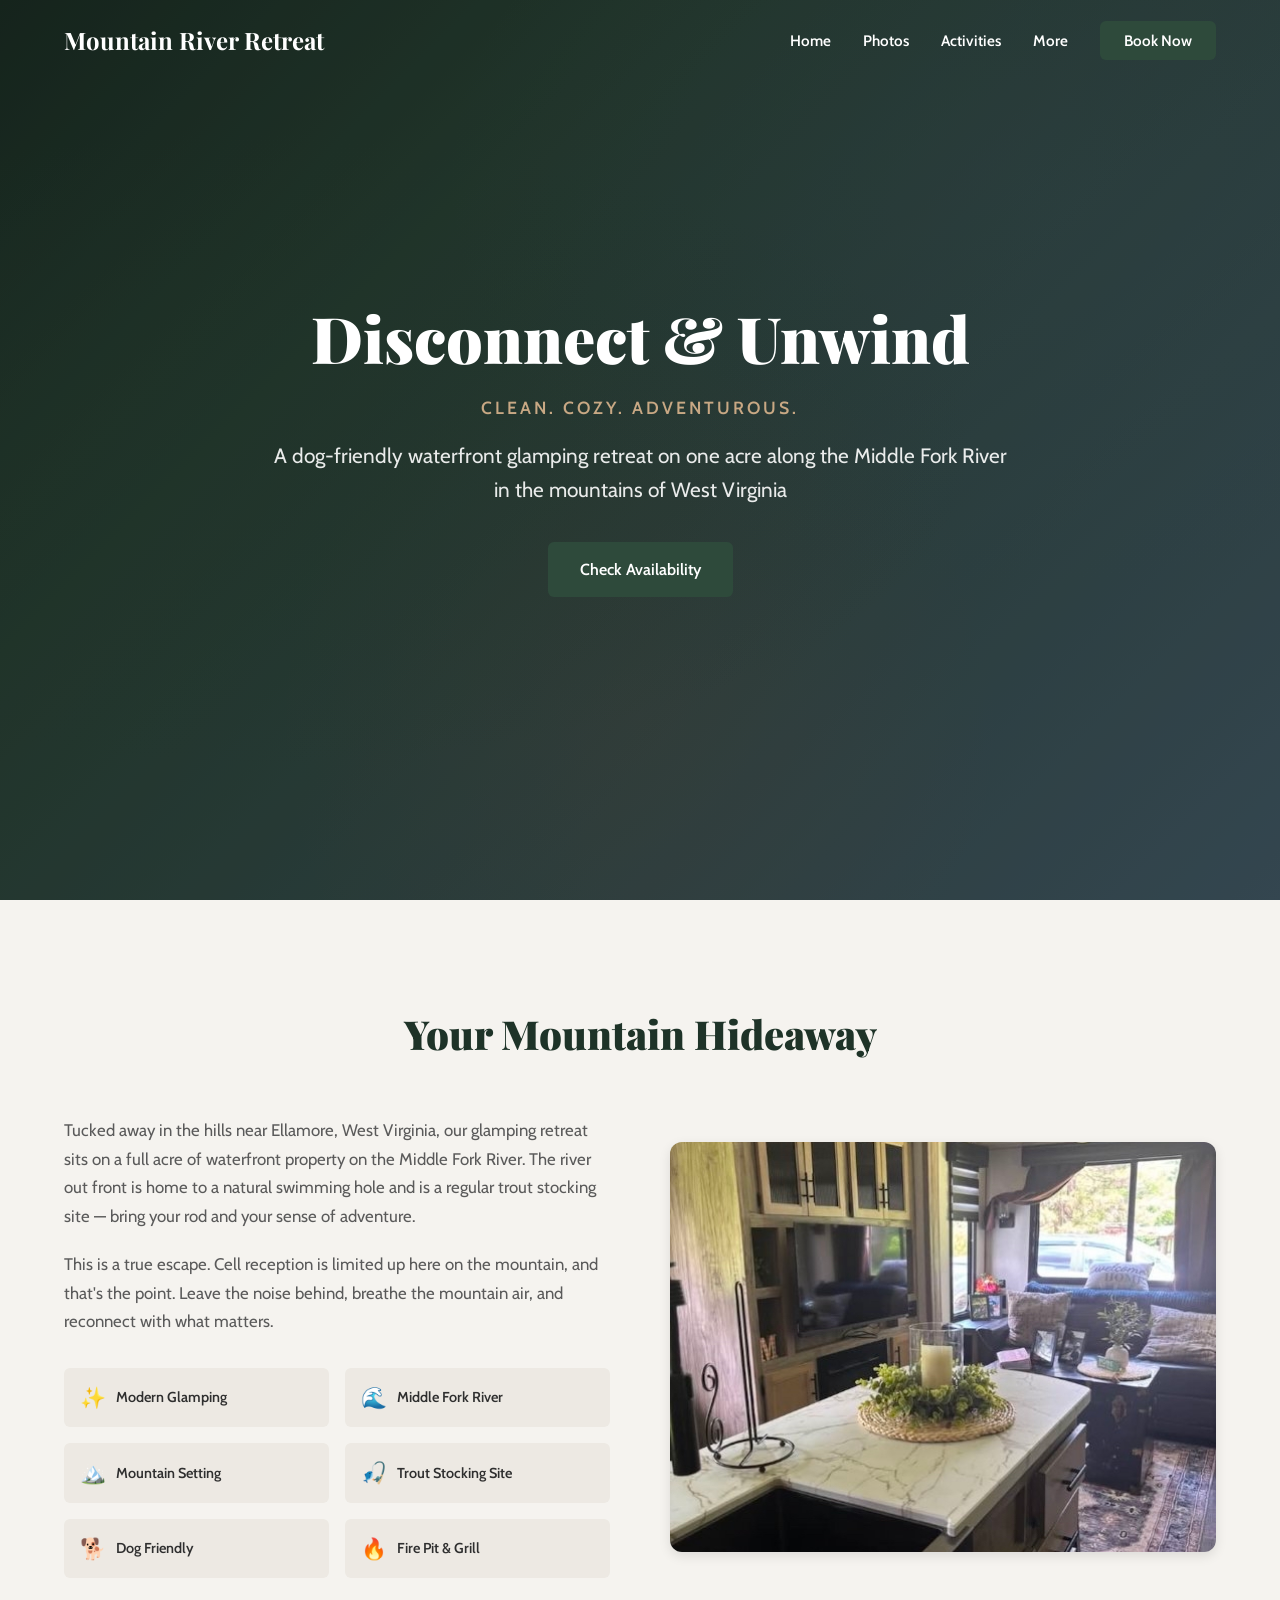
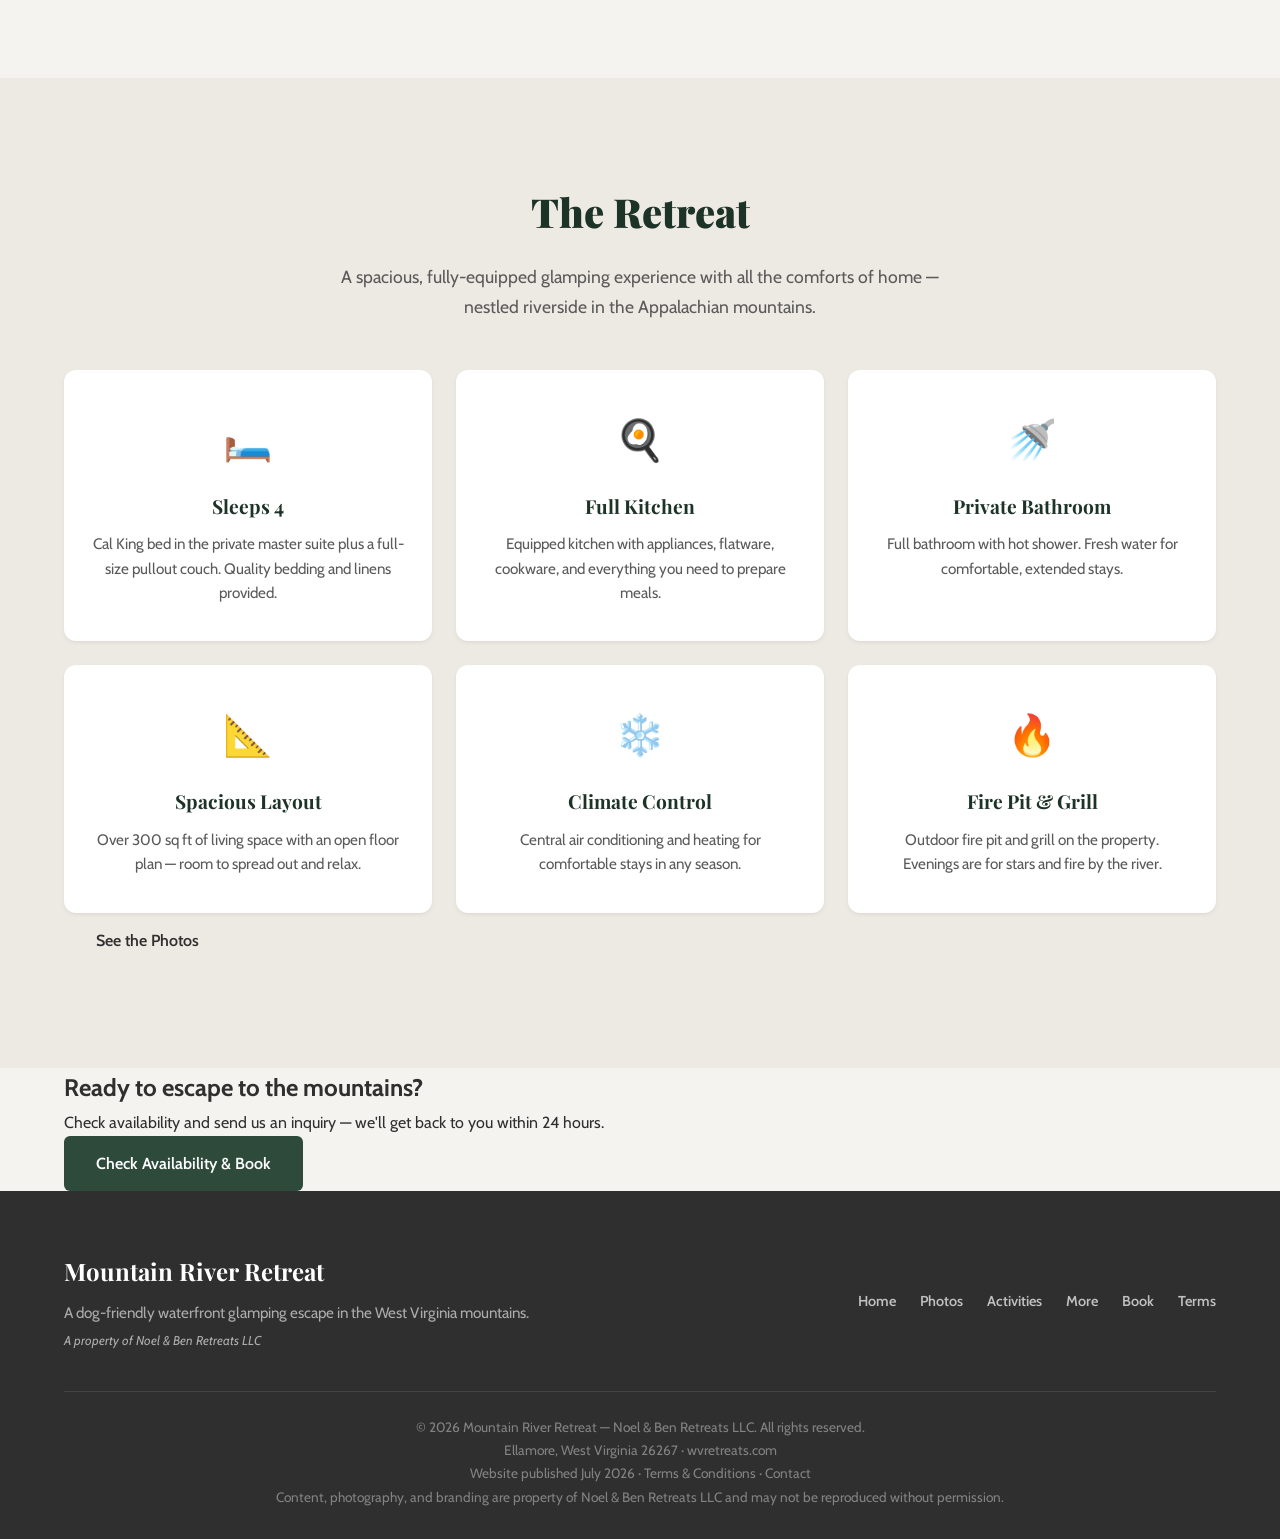
==== commit d379f9dd: "Add files via upload" ====
--- a/index.html
+++ b/index.html
@@ -14,21 +14,18 @@
     <!-- Navigation -->
     <nav class="navbar" id="navbar">
         <div class="nav-container">
-            <a href="#" class="nav-logo">Mountain River Retreat</a>
+            <a href="index.html" class="nav-logo">Mountain River Retreat</a>
             <button class="nav-toggle" id="nav-toggle" aria-label="Toggle navigation">
                 <span></span>
                 <span></span>
                 <span></span>
             </button>
             <ul class="nav-menu" id="nav-menu">
-                <li><a href="#about">About</a></li>
-                <li><a href="#retreat">The Retreat</a></li>
-                <li><a href="#gallery">Photos</a></li>
-                <li><a href="#activities">Activities</a></li>
-                <li><a href="#rules">Know Before You Go</a></li>
-                <li><a href="#location">Location</a></li>
-                <li><a href="#availability">Availability</a></li>
-                <li><a href="#booking" class="nav-cta">Inquire</a></li>
+                <li><a href="index.html" class="active">Home</a></li>
+                <li><a href="photos.html">Photos</a></li>
+                <li><a href="activities.html">Activities</a></li>
+                <li><a href="more.html">More</a></li>
+                <li><a href="book.html" class="nav-cta">Book Now</a></li>
             </ul>
         </div>
     </nav>
@@ -40,7 +37,7 @@
             <h1>Disconnect &amp; Unwind</h1>
             <p class="hero-tagline">Clean. Cozy. Adventurous.</p>
             <p class="hero-subtitle">A dog-friendly waterfront glamping retreat on one acre along the Middle Fork River in the mountains of West Virginia</p>
-            <a href="#booking" class="btn btn-primary">Inquire About Availability</a>
+            <a href="book.html" class="btn btn-primary">Check Availability</a>
         </div>
     </header>
 
@@ -52,7 +49,6 @@
                 <div class="about-text">
                     <p>Tucked away in the hills near Ellamore, West Virginia, our glamping retreat sits on a full acre of waterfront property on the Middle Fork River. The river out front is home to a natural swimming hole and is a regular trout stocking site — bring your rod and your sense of adventure.</p>
                     <p>This is a true escape. Cell reception is limited up here on the mountain, and that's the point. Leave the noise behind, breathe the mountain air, and reconnect with what matters.</p>
-                    <p>Whether you're here to fish, hunt, ride trails, or just sit by the fire and listen to the river — this is your basecamp.</p>
                     <div class="about-highlights">
                         <div class="highlight">
                             <span class="highlight-icon">✨</span>
@@ -124,330 +120,18 @@
                     <p>Outdoor fire pit and grill on the property. Evenings are for stars and fire by the river.</p>
                 </div>
             </div>
-        </div>
-    </section>
-
-    <!-- Photo Gallery Section -->
-    <section class="section gallery" id="gallery">
-        <div class="container">
-            <h2 class="section-title">Take a Look Inside</h2>
-            <p class="section-subtitle">Thoughtfully designed with warm textures, natural materials, and cozy modern finishes.</p>
-            <div class="gallery-grid">
-                <div class="gallery-item gallery-item-large">
-                    <img src="images/kitchen view.jpg" alt="Full kitchen with modern finishes and counter space" loading="lazy">
-                    <span class="gallery-caption">Kitchen</span>
-                </div>
-                <div class="gallery-item">
-                    <img src="images/living room view 1.jpg" alt="Living room with cozy furnishings" loading="lazy">
-                    <span class="gallery-caption">Living Room</span>
-                </div>
-                <div class="gallery-item">
-                    <img src="images/entry view .jpg" alt="Entry and adventure station" loading="lazy">
-                    <span class="gallery-caption">Entry</span>
-                </div>
-                <div class="gallery-item">
-                    <img src="images/bed view 1.jpg" alt="Master suite with quality bedding" loading="lazy">
-                    <span class="gallery-caption">Master Suite</span>
-                </div>
-                <div class="gallery-item">
-                    <img src="images/bed view 2.jpg" alt="Bedroom with mountain-inspired decor" loading="lazy">
-                    <span class="gallery-caption">Bedroom</span>
-                </div>
-                <div class="gallery-item">
-                    <img src="images/bedroom 3.jpg" alt="Additional sleeping area" loading="lazy">
-                    <span class="gallery-caption">Sleeping Nook</span>
-                </div>
-                <div class="gallery-item">
-                    <img src="images/bathroom 1.jpg" alt="Private bathroom with modern fixtures" loading="lazy">
-                    <span class="gallery-caption">Bathroom</span>
-                </div>
-                <div class="gallery-item">
-                    <img src="images/bathroom 2.jpg" alt="Walk-in shower" loading="lazy">
-                    <span class="gallery-caption">Shower</span>
-                </div>
-                <div class="gallery-item">
-                    <img src="images/hall way.jpg" alt="Interior hallway" loading="lazy">
-                    <span class="gallery-caption">Hallway</span>
-                </div>
-                <div class="gallery-item">
-                    <img src="images/layout.jpg" alt="Floor plan layout" loading="lazy">
-                    <span class="gallery-caption">Layout</span>
-                </div>
+            <div class="section-cta">
+                <a href="photos.html" class="btn btn-secondary">See the Photos</a>
             </div>
         </div>
     </section>
 
-    <!-- Activities Section -->
-    <section class="section activities" id="activities">
+    <!-- CTA Banner -->
+    <section class="cta-banner">
         <div class="container">
-            <h2 class="section-title">Nearby Adventures</h2>
-            <p class="section-subtitle">The area is packed with outdoor activities — whether you want to relax by the water or hit the trails.</p>
-            <div class="activities-grid">
-                <div class="activity-card">
-                    <div class="activity-icon">🎣</div>
-                    <h3>Fishing</h3>
-                    <p>Trout stocking right out front on the Middle Fork River. The river is regularly stocked — bring your rod and your WV fishing license.</p>
-                </div>
-                <div class="activity-card">
-                    <div class="activity-icon">🦌</div>
-                    <h3>Hunting</h3>
-                    <p>Excellent deer, turkey, and small game hunting in season. West Virginia is a hunter's paradise.</p>
-                </div>
-                <div class="activity-card">
-                    <div class="activity-icon">🏎️</div>
-                    <h3>ATV &amp; Side-by-Side</h3>
-                    <p>A rider's basecamp. The driveway fits two vehicles plus a trailer, with plenty of nearby trails and organized local rides most weekends. Bring your own rig and explore the mountain roads. Please note: no driving on the grass or in the woods on the property.</p>
-                </div>
-                <div class="activity-card">
-                    <div class="activity-icon">🏊</div>
-                    <h3>Swimming</h3>
-                    <p>Natural swimming hole right on the property. Cool off in the river on summer days.</p>
-                </div>
-                <div class="activity-card">
-                    <div class="activity-icon">🌲</div>
-                    <h3>Audra State Park</h3>
-                    <p>Nearby park with hiking trails, swimming holes, and beautiful rock formations along the Middle Fork River — the same river that runs through the property.</p>
-                </div>
-                <div class="activity-card">
-                    <div class="activity-icon">💧</div>
-                    <h3>Blackwater Falls</h3>
-                    <p>One of WV's most iconic state parks. Stunning waterfalls, canyon views, and miles of trails.</p>
-                </div>
-                <div class="activity-card">
-                    <div class="activity-icon">🏞️</div>
-                    <h3>New River Gorge</h3>
-                    <p>America's newest National Park. World-class rock climbing, whitewater rafting, and hiking.</p>
-                </div>
-                <div class="activity-card">
-                    <div class="activity-icon">🚶</div>
-                    <h3>Hiking</h3>
-                    <p>Miles of trails through the Appalachian mountains — from easy riverside walks to challenging ridge climbs.</p>
-                </div>
-                <div class="activity-card">
-                    <div class="activity-icon">📵</div>
-                    <h3>Disconnect</h3>
-                    <p>Limited cell reception up on the mountain. Leave the noise behind and actually relax for once.</p>
-                </div>
-            </div>
-        </div>
-    </section>
-
-    <!-- Rules Section -->
-    <section class="section rules" id="rules">
-        <div class="container">
-            <h2 class="section-title">Know Before You Go</h2>
-            <p class="section-subtitle">A few things to keep in mind so everyone has a great experience.</p>
-            <div class="rules-grid">
-                <div class="rule-card">
-                    <div class="rule-icon">🚭</div>
-                    <h3>No Smoking</h3>
-                    <p>No smoking inside the retreat. You're welcome to smoke outdoors.</p>
-                </div>
-                <div class="rule-card">
-                    <div class="rule-icon">👟</div>
-                    <h3>No Shoes Inside</h3>
-                    <p>Please remove shoes before entering to keep things clean and cozy.</p>
-                </div>
-                <div class="rule-card">
-                    <div class="rule-icon">🔇</div>
-                    <h3>Quiet Hours</h3>
-                    <p>Follow local government quiet hours. Be respectful of the mountain and your neighbors.</p>
-                </div>
-                <div class="rule-card">
-                    <div class="rule-icon">🐕</div>
-                    <h3>Dogs Welcome</h3>
-                    <p>Dogs are okay with prior approval. Let us know when you inquire.</p>
-                </div>
-                <div class="rule-card">
-                    <div class="rule-icon">🚫</div>
-                    <h3>No Parties</h3>
-                    <p>This is a peaceful retreat, not a party spot. No events or large gatherings.</p>
-                </div>
-                <div class="rule-card">
-                    <div class="rule-icon">📱</div>
-                    <h3>Limited Cell Service</h3>
-                    <p>Cell reception is limited. Plan accordingly — download maps, let people know you'll be off-grid.</p>
-                </div>
-            </div>
-        </div>
-    </section>
-
-    <!-- Location Section -->
-    <section class="section location" id="location">
-        <div class="container">
-            <h2 class="section-title">Location</h2>
-            <div class="location-content">
-                <div class="location-info">
-                    <div class="location-badge">
-                        <span class="location-pin">📍</span>
-                        <h3>Ellamore, WV 26267</h3>
-                    </div>
-                    <p>Our property is located in the mountains near Ellamore, Randolph County, West Virginia. The exact address and directions will be provided after your booking is confirmed.</p>
-                    <div class="location-details">
-                        <div class="location-detail">
-                            <strong>Region:</strong> North-Central West Virginia, Randolph County
-                        </div>
-                        <div class="location-detail">
-                            <strong>Nearby Parks:</strong> Audra State Park, Blackwater Falls State Park, New River Gorge National Park
-                        </div>
-                        <div class="location-detail">
-                            <strong>Setting:</strong> Waterfront on the Middle Fork River, one acre, mountain property
-                        </div>
-                        <div class="location-detail">
-                            <strong>Cell Service:</strong> Limited — plan accordingly and enjoy the quiet
-                        </div>
-                        <div class="location-detail">
-                            <strong>Address:</strong> Provided upon booking confirmation
-                        </div>
-                    </div>
-                    <div class="location-note">
-                        <p><strong>🔒 Privacy Note:</strong> For security and the privacy of our guests, the exact address and directions are shared only after booking is confirmed.</p>
-                    </div>
-                </div>
-                <div class="location-map">
-                    <div class="map-placeholder">
-                        <span>🗺️</span>
-                        <p>Ellamore, WV 26267</p>
-                        <p class="map-note">Exact location provided after booking</p>
-                    </div>
-                </div>
-            </div>
-        </div>
-    </section>
-
-    <!-- Availability Calendar Section -->
-    <section class="section availability" id="availability">
-        <div class="container">
-            <h2 class="section-title">Availability</h2>
-            <p class="section-subtitle">Check open dates below. Block off dates from your phone using Google Calendar — it updates here automatically.</p>
-            <div class="calendar-container">
-                <div class="calendar-embed">
-                    <iframe src="https://calendar.google.com/calendar/embed?src=fba108cef069fe15a316ea5b8a26e37704be94cbc7fcc3ceece7bf50c7988bf9%40group.calendar.google.com&ctz=America%2FNew_York&mode=MONTH&showTitle=0&showNav=1&showDate=1&showPrint=0&showTabs=0&showCalendars=0&showTz=0&color=%232E4A3B" style="border: 0" width="100%" height="500" frameborder="0" scrolling="no" title="Availability Calendar"></iframe>
-                </div>
-                <div class="calendar-note">
-                    <p><strong>How to read:</strong> Dates with events marked are booked or unavailable. Open dates are available — <a href="#booking">send us an inquiry</a> to reserve yours.</p>
-                </div>
-            </div>
-        </div>
-    </section>
-
-    <!-- Booking Section -->
-    <section class="section booking" id="booking">
-        <div class="container">
-            <h2 class="section-title">Inquire About Availability</h2>
-            <p class="section-subtitle">Interested in booking? Fill out the form below and we'll get back to you with availability and rates.</p>
-            <div class="booking-form-container">
-                <form id="booking-form" class="booking-form" action="https://formspree.io/f/xnjerdgk" method="POST">
-                    <div class="form-row">
-                        <div class="form-group">
-                            <label for="name">Full Name *</label>
-                            <input type="text" id="name" name="name" required placeholder="Your name">
-                        </div>
-                        <div class="form-group">
-                            <label for="email">Email *</label>
-                            <input type="email" id="email" name="email" required placeholder="your@email.com">
-                        </div>
-                    </div>
-                    <div class="form-row">
-                        <div class="form-group">
-                            <label for="phone">Phone</label>
-                            <input type="tel" id="phone" name="phone" placeholder="(555) 123-4567">
-                        </div>
-                        <div class="form-group">
-                            <label for="guests">Number of Guests</label>
-                            <input type="number" id="guests" name="guests" min="1" max="4" placeholder="2">
-                        </div>
-                    </div>
-                    <div class="form-row">
-                        <div class="form-group">
-                            <label for="checkin">Desired Check-in *</label>
-                            <input type="date" id="checkin" name="checkin" required>
-                        </div>
-                        <div class="form-group">
-                            <label for="checkout">Desired Check-out *</label>
-                            <input type="date" id="checkout" name="checkout" required>
-                        </div>
-                    </div>
-                    <div class="form-group full-width">
-                        <label for="dogs">Bringing a dog?</label>
-                        <select id="dogs" name="dogs">
-                            <option value="no">No</option>
-                            <option value="yes">Yes — please describe breed/size in message below</option>
-                        </select>
-                    </div>
-                    <div class="form-group full-width">
-                        <label for="message">Message / Questions</label>
-                        <textarea id="message" name="message" rows="4" placeholder="Anything we should know? Questions about the property? If bringing a dog, please describe breed and size."></textarea>
-                    </div>
-                    <button type="submit" class="btn btn-primary btn-submit">Send Inquiry</button>
-                </form>
-                <div id="form-success" class="form-success hidden">
-                    <div class="success-icon">✅</div>
-                    <h3>Inquiry Sent!</h3>
-                    <p>Thanks for your interest! We'll get back to you within 24 hours with availability, rates, and the property details including exact address and directions.</p>
-                </div>
-            </div>
-        </div>
-    </section>
-
-    <!-- Coming Soon Section -->
-    <section class="section coming-soon" id="coming-soon">
-        <div class="container">
-            <h2 class="section-title">What's Coming</h2>
-            <p class="section-subtitle">We're always improving the property. Here's what's in the works.</p>
-            <div class="coming-soon-grid">
-                <div class="coming-soon-card">
-                    <div class="coming-soon-icon">🛶</div>
-                    <div class="coming-soon-badge">In Progress</div>
-                    <h3>River Deck &amp; Access</h3>
-                    <p>A dedicated deck and improved path down to the Middle Fork River — making it even easier to enjoy the water.</p>
-                </div>
-                <div class="coming-soon-card">
-                    <div class="coming-soon-icon">🚐</div>
-                    <div class="coming-soon-badge">Planned</div>
-                    <h3>RV Parking Pad</h3>
-                    <p>A dedicated RV pad for guests who want to bring their own rig. Bookable through Campspot.</p>
-                </div>
-                <div class="coming-soon-card">
-                    <div class="coming-soon-icon">✨</div>
-                    <div class="coming-soon-badge">Future</div>
-                    <h3>More to Come</h3>
-                    <p>We have more upgrades planned. Have an idea? Drop it in the suggestion box below — we'd love to hear what would make your stay better.</p>
-                </div>
-            </div>
-        </div>
-    </section>
-
-    <!-- Suggestion Box Section -->
-    <section class="section suggestion-box" id="suggestions">
-        <div class="container">
-            <h2 class="section-title">Suggestion Box</h2>
-            <p class="section-subtitle">Have an idea to make the retreat even better? We're all ears.</p>
-            <div class="booking-form-container">
-                <form id="suggestion-form" class="booking-form" action="https://formspree.io/f/xnjerdgk" method="POST">
-                    <input type="hidden" name="_subject" value="Suggestion Box">
-                    <div class="form-row">
-                        <div class="form-group">
-                            <label for="suggest-name">Name (optional)</label>
-                            <input type="text" id="suggest-name" name="name" placeholder="Your name">
-                        </div>
-                        <div class="form-group">
-                            <label for="suggest-email">Email (optional)</label>
-                            <input type="email" id="suggest-email" name="email" placeholder="your@email.com">
-                        </div>
-                    </div>
-                    <div class="form-group full-width">
-                        <label for="suggestion">Your Suggestion *</label>
-                        <textarea id="suggestion" name="suggestion" rows="4" required placeholder="What would make your stay better? An amenity, activity, upgrade, or anything else..."></textarea>
-                    </div>
-                    <button type="submit" class="btn btn-primary btn-submit">Send Suggestion</button>
-                </form>
-                <div id="suggestion-success" class="form-success hidden">
-                    <div class="success-icon">💡</div>
-                    <h3>Thanks for the idea!</h3>
-                    <p>We read every suggestion and seriously consider all of them. You're helping us make this place better.</p>
-                </div>
-            </div>
+            <h2>Ready to escape to the mountains?</h2>
+            <p>Check availability and send us an inquiry — we'll get back to you within 24 hours.</p>
+            <a href="book.html" class="btn btn-primary">Check Availability &amp; Book</a>
         </div>
     </section>
 
@@ -461,14 +145,19 @@
                     <p class="footer-llc">A property of Noel &amp; Ben Retreats LLC</p>
                 </div>
                 <div class="footer-links">
-                    <a href="#about">About</a>
-                    <a href="#retreat">The Retreat</a>
-                    <a href="#activities">Activities</a>
-                    <a href="#booking">Inquire</a>
+                    <a href="index.html">Home</a>
+                    <a href="photos.html">Photos</a>
+                    <a href="activities.html">Activities</a>
+                    <a href="more.html">More</a>
+                    <a href="book.html">Book</a>
+                    <a href="terms.html">Terms</a>
                 </div>
             </div>
             <div class="footer-bottom">
-                <p>&copy; 2026 Mountain River Retreat — Noel &amp; Ben Retreats LLC. All rights reserved.</p>
+                <p class="footer-copyright">&copy; 2026 Mountain River Retreat &mdash; Noel &amp; Ben Retreats LLC. All rights reserved.</p>
+                <p class="footer-meta">Ellamore, West Virginia 26267 &middot; <a href="https://wvretreats.com">wvretreats.com</a></p>
+                <p class="footer-meta">Website published July 2026 &middot; <a href="terms.html">Terms &amp; Conditions</a> &middot; <a href="book.html">Contact</a></p>
+                <p class="footer-meta footer-fineprint">Content, photography, and branding are property of Noel &amp; Ben Retreats LLC and may not be reproduced without permission.</p>
             </div>
         </div>
     </footer>
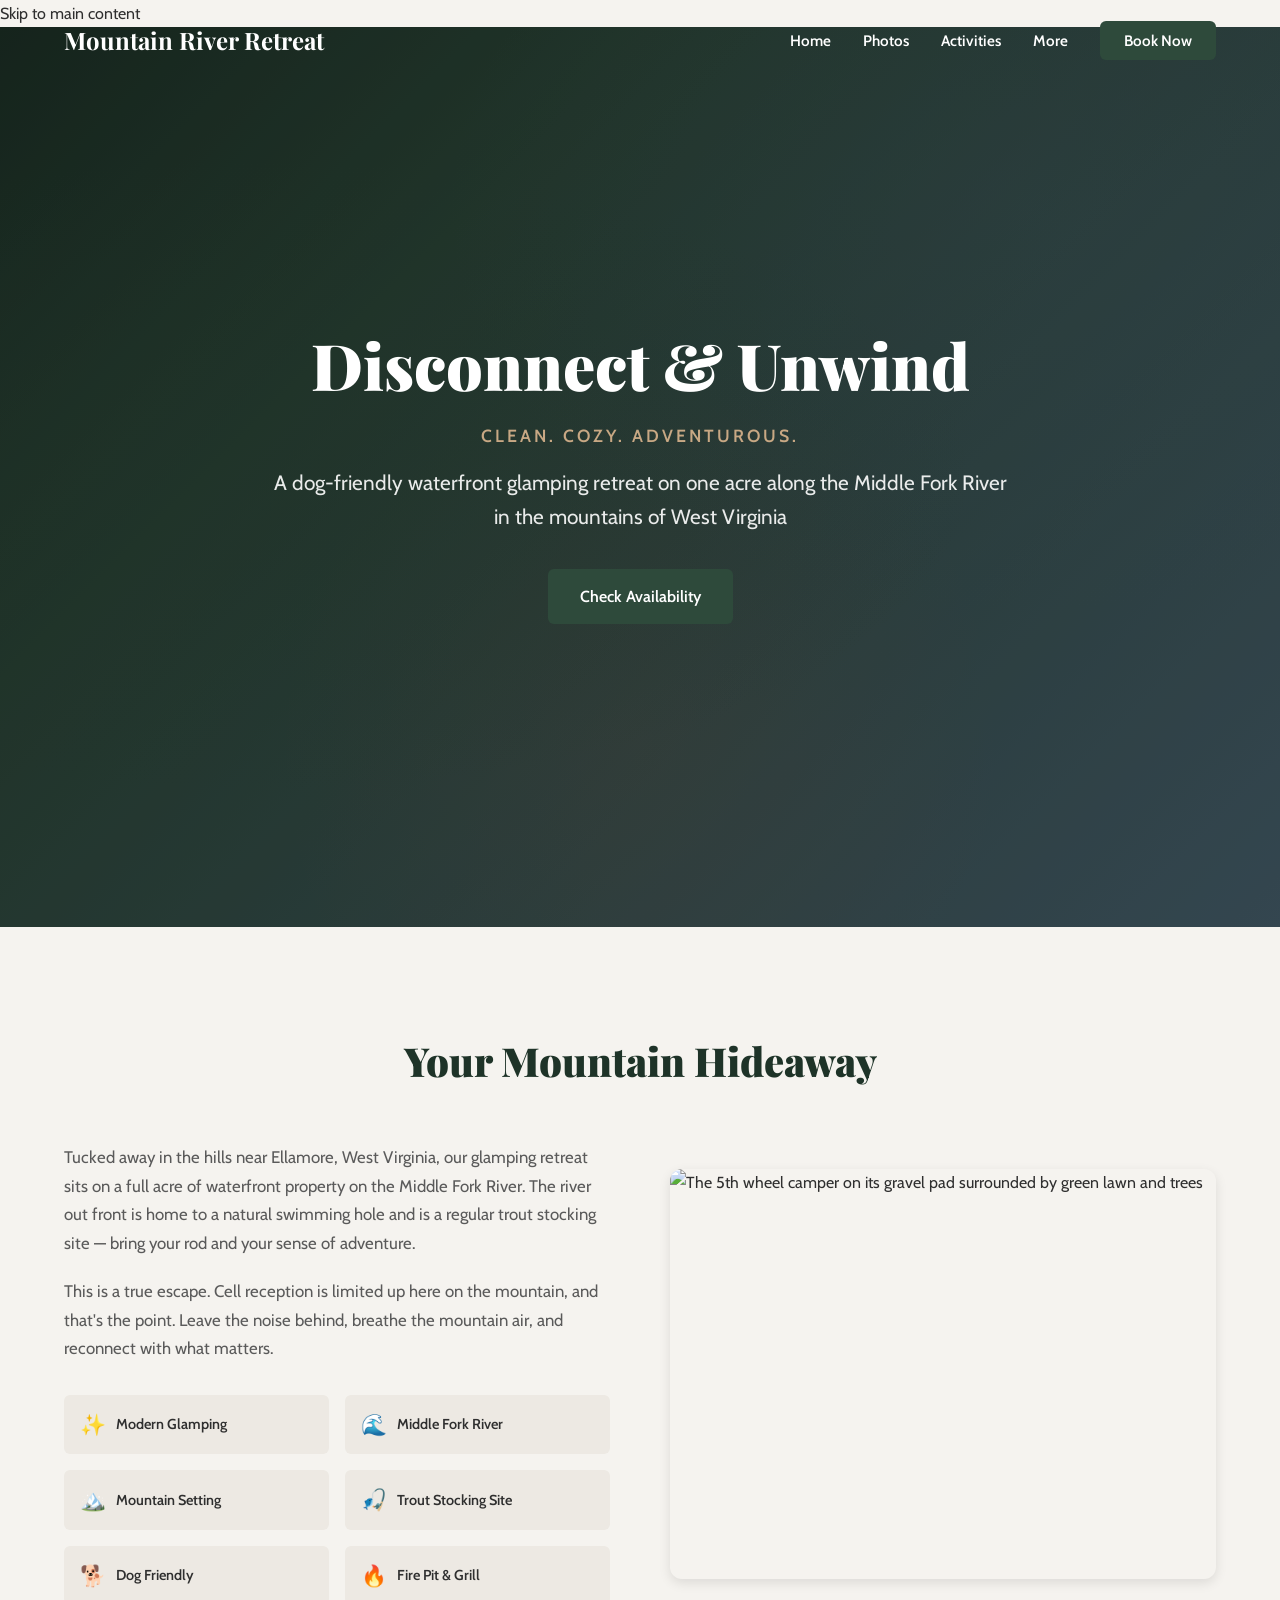
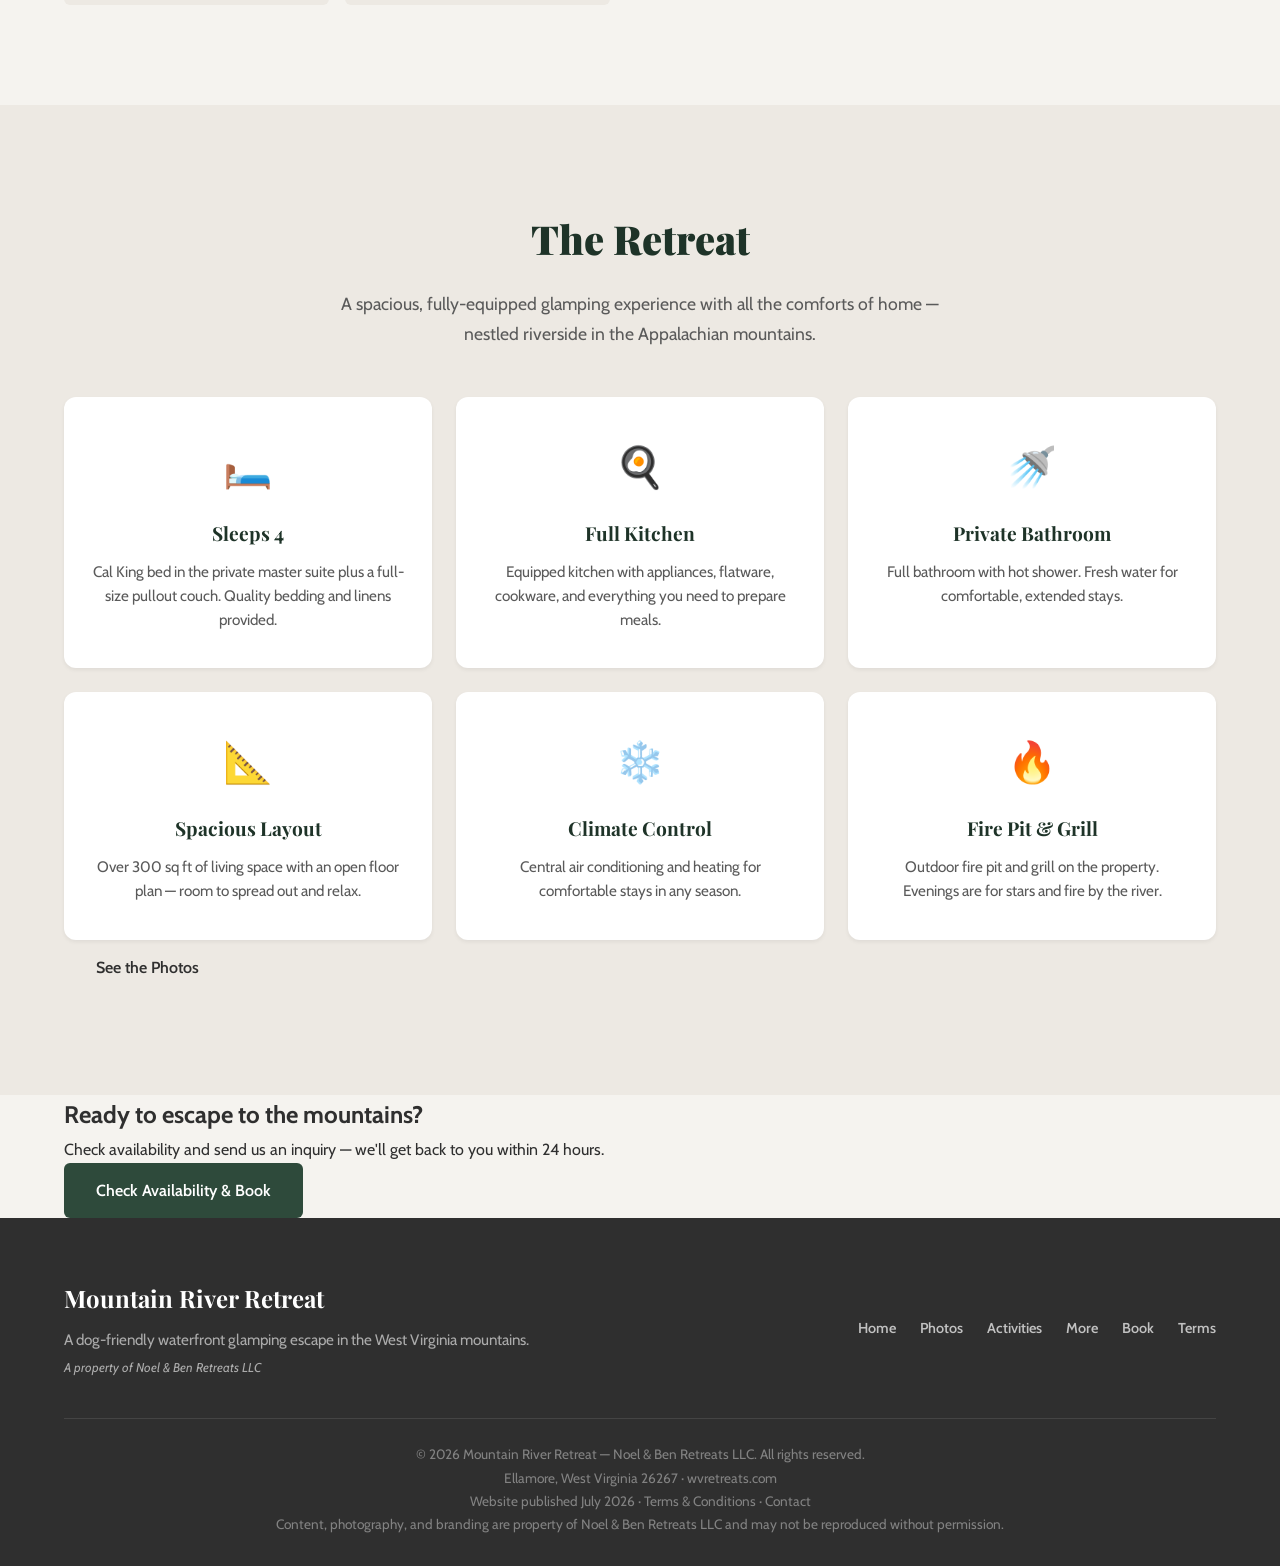
==== commit 8b8543cf: "Add files via upload" ====
--- a/index.html
+++ b/index.html
@@ -11,17 +11,18 @@
     <link href="https://fonts.googleapis.com/css2?family=Cabin:wght@400;600;700&family=Playfair+Display:wght@700;900&display=swap" rel="stylesheet">
 </head>
 <body>
+    <a href="#main" class="skip-link">Skip to main content</a>
     <!-- Navigation -->
-    <nav class="navbar" id="navbar">
+    <nav class="navbar" id="navbar" aria-label="Main navigation">
         <div class="nav-container">
             <a href="index.html" class="nav-logo">Mountain River Retreat</a>
-            <button class="nav-toggle" id="nav-toggle" aria-label="Toggle navigation">
-                <span></span>
-                <span></span>
-                <span></span>
+            <button class="nav-toggle" id="nav-toggle" aria-label="Open menu" aria-expanded="false" aria-controls="nav-menu">
+                <span aria-hidden="true"></span>
+                <span aria-hidden="true"></span>
+                <span aria-hidden="true"></span>
             </button>
             <ul class="nav-menu" id="nav-menu">
-                <li><a href="index.html" class="active">Home</a></li>
+                <li><a href="index.html" class="active" aria-current="page">Home</a></li>
                 <li><a href="photos.html">Photos</a></li>
                 <li><a href="activities.html">Activities</a></li>
                 <li><a href="more.html">More</a></li>
@@ -30,9 +31,10 @@
         </div>
     </nav>
 
+    <main id="main">
     <!-- Hero Section -->
     <header class="hero" id="hero">
-        <div class="hero-overlay"></div>
+        <div class="hero-overlay" aria-hidden="true"></div>
         <div class="hero-content">
             <h1>Disconnect &amp; Unwind</h1>
             <p class="hero-tagline">Clean. Cozy. Adventurous.</p>
@@ -51,33 +53,33 @@
                     <p>This is a true escape. Cell reception is limited up here on the mountain, and that's the point. Leave the noise behind, breathe the mountain air, and reconnect with what matters.</p>
                     <div class="about-highlights">
                         <div class="highlight">
-                            <span class="highlight-icon">✨</span>
+                            <span class="highlight-icon" aria-hidden="true">✨</span>
                             <span>Modern Glamping</span>
                         </div>
                         <div class="highlight">
-                            <span class="highlight-icon">🌊</span>
+                            <span class="highlight-icon" aria-hidden="true">🌊</span>
                             <span>Middle Fork River</span>
                         </div>
                         <div class="highlight">
-                            <span class="highlight-icon">🏔️</span>
+                            <span class="highlight-icon" aria-hidden="true">🏔️</span>
                             <span>Mountain Setting</span>
                         </div>
                         <div class="highlight">
-                            <span class="highlight-icon">🎣</span>
+                            <span class="highlight-icon" aria-hidden="true">🎣</span>
                             <span>Trout Stocking Site</span>
                         </div>
                         <div class="highlight">
-                            <span class="highlight-icon">🐕</span>
+                            <span class="highlight-icon" aria-hidden="true">🐕</span>
                             <span>Dog Friendly</span>
                         </div>
                         <div class="highlight">
-                            <span class="highlight-icon">🔥</span>
+                            <span class="highlight-icon" aria-hidden="true">🔥</span>
                             <span>Fire Pit &amp; Grill</span>
                         </div>
                     </div>
                 </div>
                 <div class="about-image">
-                    <img src="images/living room view 1.jpg" alt="Cozy living area inside the retreat" class="about-photo">
+                    <img src="images/camper on pad.jpg" alt="The 5th wheel camper on its gravel pad surrounded by green lawn and trees" class="about-photo">
                 </div>
             </div>
         </div>
@@ -90,32 +92,32 @@
             <p class="section-subtitle">A spacious, fully-equipped glamping experience with all the comforts of home — nestled riverside in the Appalachian mountains.</p>
             <div class="features-grid">
                 <div class="feature-card">
-                    <div class="feature-icon">🛏️</div>
+                    <div class="feature-icon" aria-hidden="true">🛏️</div>
                     <h3>Sleeps 4</h3>
                     <p>Cal King bed in the private master suite plus a full-size pullout couch. Quality bedding and linens provided.</p>
                 </div>
                 <div class="feature-card">
-                    <div class="feature-icon">🍳</div>
+                    <div class="feature-icon" aria-hidden="true">🍳</div>
                     <h3>Full Kitchen</h3>
                     <p>Equipped kitchen with appliances, flatware, cookware, and everything you need to prepare meals.</p>
                 </div>
                 <div class="feature-card">
-                    <div class="feature-icon">🚿</div>
+                    <div class="feature-icon" aria-hidden="true">🚿</div>
                     <h3>Private Bathroom</h3>
                     <p>Full bathroom with hot shower. Fresh water for comfortable, extended stays.</p>
                 </div>
                 <div class="feature-card">
-                    <div class="feature-icon">📐</div>
+                    <div class="feature-icon" aria-hidden="true">📐</div>
                     <h3>Spacious Layout</h3>
                     <p>Over 300 sq ft of living space with an open floor plan — room to spread out and relax.</p>
                 </div>
                 <div class="feature-card">
-                    <div class="feature-icon">❄️</div>
+                    <div class="feature-icon" aria-hidden="true">❄️</div>
                     <h3>Climate Control</h3>
                     <p>Central air conditioning and heating for comfortable stays in any season.</p>
                 </div>
                 <div class="feature-card">
-                    <div class="feature-icon">🔥</div>
+                    <div class="feature-icon" aria-hidden="true">🔥</div>
                     <h3>Fire Pit &amp; Grill</h3>
                     <p>Outdoor fire pit and grill on the property. Evenings are for stars and fire by the river.</p>
                 </div>
@@ -134,6 +136,7 @@
             <a href="book.html" class="btn btn-primary">Check Availability &amp; Book</a>
         </div>
     </section>
+    </main>
 
     <!-- Footer -->
     <footer class="footer">
